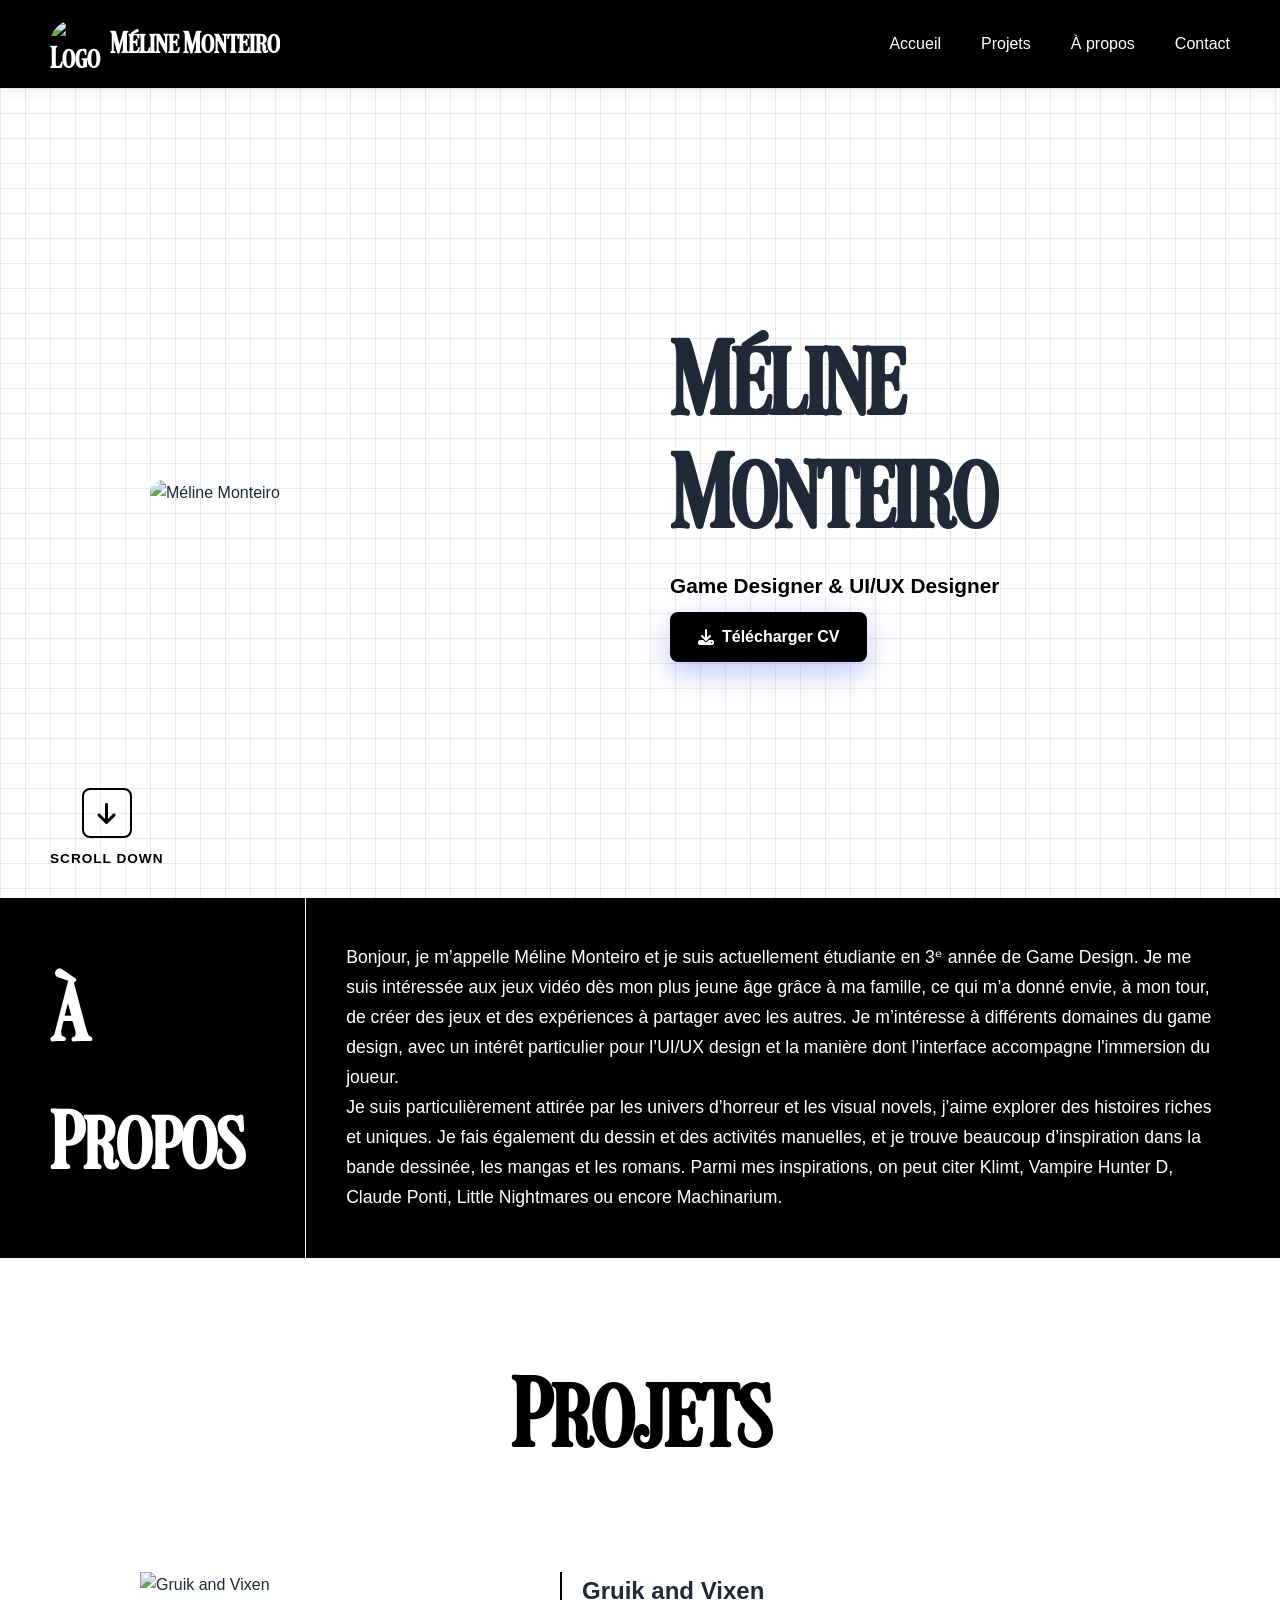
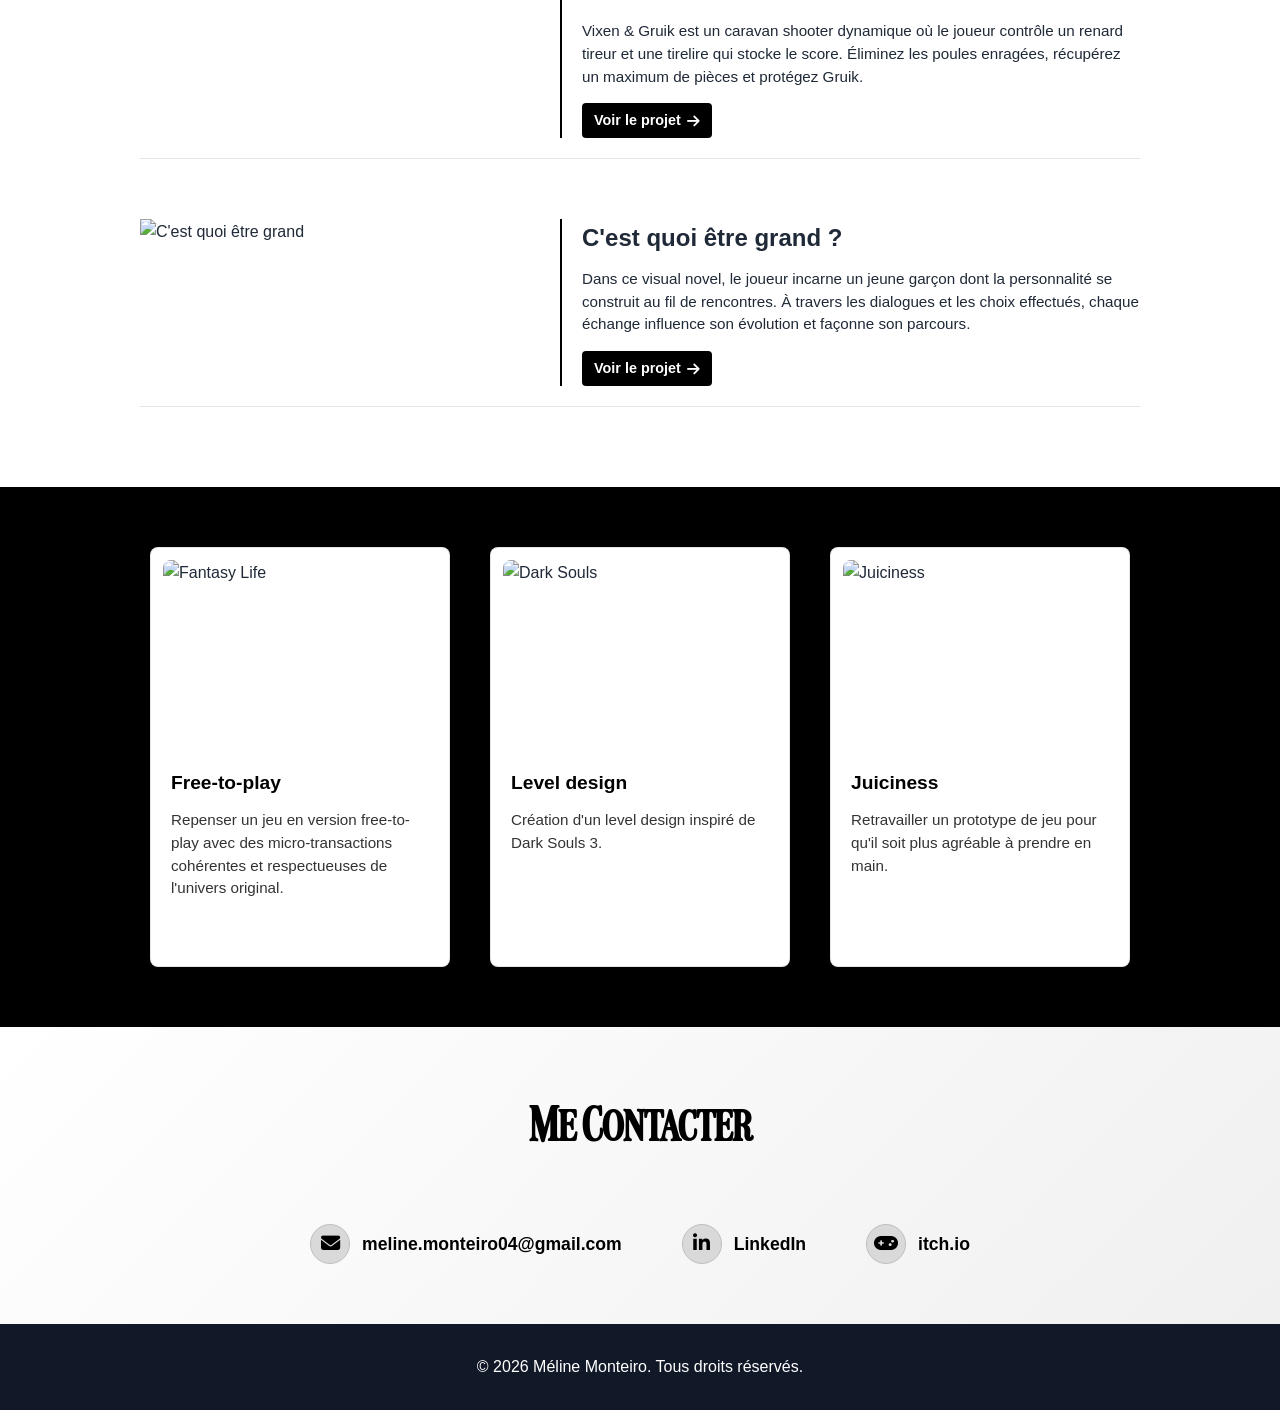
==== index.html @ 40ffdecb "Update index.html" ====
<!DOCTYPE html>
<html lang="fr">
<head>
    <link rel="stylesheet" href="https://cdnjs.cloudflare.com/ajax/libs/font-awesome/6.5.0/css/all.min.css">
    <meta charset="UTF-8">
    <meta name="viewport" content="width=device-width, initial-scale=1.0">
    <title>Portfolio Méline Monteiro</title>
    <link rel="stylesheet" href="css/style.css">
    <link rel="stylesheet" href="https://cdnjs.cloudflare.com/ajax/libs/font-awesome/6.4.0/css/all.min.css">
</head>
<body>

<!-- SCROLL DOWN INDICATOR -->
<div class="scroll-indicator">
    <div class="scroll-box">
        <i class="fas fa-arrow-down scroll-arrow"></i>
    </div>
    <span class="scroll-text">SCROLL DOWN</span>
</div>

<!-- HEADER -->
<header>
    <div class="logo">
        <img src="https://raw.githubusercontent.com/MelineMonteiro/Portfolio/main/Images/Soleil.png" alt="Logo" class="logo-image">
        <span>Méline Monteiro</span>
    </div>
    <nav class="nav-menu">
        <a href="#home">Accueil</a>
        <a href="#projects">Projets</a>
        <a href="#about">À propos</a>
        <a href="#contact">Contact</a>
    </nav>
    <button class="menu-toggle" id="menuToggle">
        <span></span>
        <span></span>
        <span></span>
    </button>
</header>

<!-- HERO -->
<section id="home" class="hero">
    <div class="hero-decorations">
        <div class="decoration decoration-1"></div>
        <div class="decoration decoration-2"></div>
        <div class="decoration decoration-3"></div>
    </div>
    
    <div class="hero-content">
        <div class="profile-image">
            <div class="profile-glow"></div>
            <img src="https://raw.githubusercontent.com/MelineMonteiro/Portfolio/main/Images/Méline.png" alt="Méline Monteiro">
        </div>

        <div class="hero-text">
            <h1 class="rainbow-name">
                <span>M</span><span>é</span><span>l</span><span>i</span><span>n</span><span>e</span>
                <br>
                <span>M</span><span>o</span><span>n</span><span>t</span><span>e</span><span>i</span><span>r</span><span>o</span>
            </h1>
            <p class="subtitle">Game Designer & UI/UX Designer</p>
            
            <div class="hero-buttons">

                <a href="Dossier/cv-monteiro_meline.pdf" class="btn btn-primary">
            <i class="fas fa-download"></i>
    
        Télécharger CV
    </a>
</div>
        </div>
    </div>
</section>

<!-- À PROPOS -->
<section id="about" class="about">
    <div class="container">
        <h2 class="about-section-title">À Propos</h2>

        <div class="about-content">
            <div class="about-decorations">
                <div class="about-shape about-shape-1"></div>
                <div class="about-shape about-shape-2"></div>
            </div>
            <div class="about-text">
                <p>Bonjour, je m’appelle Méline Monteiro et je suis actuellement étudiante en 3ᵉ année de Game Design. Je me suis intéressée aux jeux vidéo dès mon plus jeune âge grâce à ma famille, ce qui m’a donné envie, à mon tour, de créer des jeux et des expériences à partager avec les autres.
Je m’intéresse à différents domaines du game design, avec un intérêt particulier pour l’UI/UX design et la manière dont l’interface accompagne l'immersion du joueur.
</p>

                <p>
Je suis particulièrement attirée par les univers d’horreur et les visual novels, j’aime explorer des histoires riches et uniques. Je fais également du dessin et des activités manuelles, et je trouve beaucoup d’inspiration dans la bande dessinée, les mangas et les romans.

Parmi mes inspirations, on peut citer Klimt, Vampire Hunter D, Claude Ponti, Little Nightmares ou encore Machinarium.
</p>
            </div>
        </div>
    </div>
</section>

<!-- PROJETS -->
<section id="projects" class="projects-featured">
    <div class="section-decoration">
        <div class="shape shape-circle"></div>
    </div>
    
    <div class="container">
        <h2 class="projects-section-title">Projets</h2>
        
        <div class="featured-projects">
            <div class="project-card featured clean-layout">
                <div class="project-image-wrapper">
                    <img src="https://raw.githubusercontent.com/MelineMonteiro/Portfolio/main/Images/Gruik%20and%20Vixen.png" alt="Gruik and Vixen">
                </div>
                <div class="project-divider"></div>
                <div class="project-info">
                    <h3>Gruik and Vixen</h3>
                    <p>Vixen & Gruik est un caravan shooter dynamique où le joueur contrôle un renard tireur et une tirelire qui stocke le score. Éliminez les poules enragées, récupérez un maximum de pièces et protégez Gruik.</p>
                    <a href="projects/gruik-vixen.html" class="project-btn">
                        Voir le projet <i class="fas fa-arrow-right"></i>
                    </a>
                </div>
            </div>

            <div class="project-card featured clean-layout">
                <div class="project-image-wrapper">
                    <img src="https://raw.githubusercontent.com/MelineMonteiro/Portfolio/main/Images/C%27est%20quoi%20etre%20grand.png" alt="C'est quoi être grand">
                </div>
                <div class="project-divider"></div>
                <div class="project-info">
                    <h3>C'est quoi être grand ?</h3>
                    <p>Dans ce visual novel, le joueur incarne un jeune garçon dont la personnalité se construit au fil de rencontres. À travers les dialogues et les choix effectués, chaque échange influence son évolution et façonne son parcours.</p>
                    <a href="projects/c'est quoi etre grand.html" class="project-btn">
                        Voir le projet <i class="fas fa-arrow-right"></i>
                    </a>
                </div>
            </div>
        </div>
    </div>
</section>

<!-- PROJETS ANNEXE -->
<section class="projects-grid">
    <div class="container">
        <div class="grid-container">
            <div class="grid-card">
                <div class="card-image">
                    <img src="https://raw.githubusercontent.com/MelineMonteiro/Portfolio/main/Images/FANTASY%20lIFE.jpg" alt="Fantasy Life">
                    <div class="card-overlay">
                        <a href="projects/fantasy-life.html" class="card-link">Voir plus</a>
                    </div>
                </div>
                <div class="card-content">
                    <h3>Free-to-play</h3>
                    <p>Repenser un jeu en version free-to-play avec des micro-transactions cohérentes et respectueuses de l'univers original.</p>
                </div>
            </div>

            <div class="grid-card">
                <div class="card-image">
                    <img src="https://raw.githubusercontent.com/MelineMonteiro/Portfolio/main/Images/Dark%20Souls.png" alt="Dark Souls">
                    <div class="card-overlay">
                        <a href="projects/dark-souls.html" class="card-link">Voir plus</a>
                    </div>
                </div>
                <div class="card-content">
                    <h3>Level design</h3>
                    <p>Création d'un level design inspiré de Dark Souls 3.</p>
                </div>
            </div>

            <div class="grid-card">
                <div class="card-image">
                    <img src="https://raw.githubusercontent.com/MelineMonteiro/Portfolio/main/Images/Juiciness.png" alt="Juiciness">
                    <div class="card-overlay">
                        <a href="projects/juiciness.html" class="card-link">Voir plus</a>
                    </div>
                </div>
                <div class="card-content">
                    <h3>Juiciness</h3>
                    <p>Retravailler un prototype de jeu pour qu'il soit plus agréable à prendre en main.</p>
                </div>
            </div>
        </div>
    </div>
</section>



<!-- CONTACT -->
<section id="contact" class="contact">
    <div class="container">
        <h2 class="contact-section-title">Me Contacter</h2>
        
        <div class="contact-content">
            <a href="mailto:meline.monteiro04@gmail.com" class="contact-link">
                <div class="contact-icon">
                    <i class="fas fa-envelope"></i>
                </div>
                <span>meline.monteiro04@gmail.com</span>
            </a>
            <a href="https://www.linkedin.com/in/méline-monteiro" target="_blank" class="contact-link">
                <div class="contact-icon">
                    <i class="fab fa-linkedin-in"></i>
                </div>
                <span>LinkedIn</span>
            </a>
            <a href="https://n0ovaa.itch.io/" target="_blank" class="contact-link">
                <div class="contact-icon">
                    <i class="fas fa-gamepad"></i>
                </div>
                <span>itch.io</span>
            </a>
        </div>
    </div>
</section>

<footer>
    <p>&copy; 2026 Méline Monteiro. Tous droits réservés.</p>
</footer>

<script src="script.js"></script>
</body>
</html>
---- css/style.css ----
* {
    margin: 0;
    padding: 0;
    box-sizing: border-box;
}

:root {
    --primary: #6366f1;
    --primary-dark: #4f46e5;
    --secondary: #ec4899;
    --accent: #a78bfa;
    --text-dark: #1f2937;
    --text-light: #6b7280;
    --bg-light: #f9fafb;
    --border-color: #e5e7eb;
    --transition: all 0.3s cubic-bezier(0.4, 0, 0.2, 1);
}

html {
    scroll-behavior: smooth;
}

/* Police personnalisée 1 */
@font-face {
    font-family: 'LTCarpet';
    src: url('../font/LTCarpet.ttf') format('truetype');
    font-weight: normal;
    font-style: normal;
}

/* Police personnalisée 2 */
@font-face {
    font-family: 'Rocline';
    src: url('../font/RoclinePersonalUseOnly-Regular.ttf') format('truetype');
    font-weight: normal;
    font-style: normal;
}

body {
    font-family: 'Segoe UI', Tahoma, Geneva, Verdana, sans-serif;
    background: white;
    color: var(--text-dark);
    line-height: 1.6;
    overflow-x: hidden;
}

.container {
    max-width: 1200px;
    margin: 0 auto;
    padding: 0 20px;
}


.project-video {
    width: 100%;
    max-width: 800px;
    border-radius: 12px;
}

.video-container {
    display: flex;
    justify-content: center;
    margin: 40px 0;
}

/* ===================== */
/* IMAGE MODAL ZOOM */
/* ===================== */

.image-modal {
    display: none;
    position: fixed;
    z-index: 2000;
    left: 0;
    top: 0;
    width: 100%;
    height: 100%;
    background: rgba(0, 0, 0, 0.8);
    backdrop-filter: blur(5px);
    animation: fadeIn 0.3s ease;
}

.image-modal.active {
    display: flex;
    align-items: center;
    justify-content: center;
}

.modal-content {
    position: relative;
    max-width: 90vw;
    max-height: 90vh;
}

.modal-content img {
    max-width: 100%;
    max-height: 90vh;
    object-fit: contain;
    animation: zoomIn 0.3s ease;
}

.modal-close {
    position: absolute;
    top: -40px;
    right: 0;
    color: white;
    font-size: 40px;
    font-weight: bold;
    cursor: pointer;
    transition: all 0.3s;
}

.modal-close:hover {
    transform: rotate(90deg);
}

@keyframes fadeIn {
    from {
        opacity: 0;
    }
    to {
        opacity: 1;
    }
}

@keyframes zoomIn {
    from {
        transform: scale(0.8);
        opacity: 0;
    }
    to {
        transform: scale(1);
        opacity: 1;
    }
}

/* ===================== */
/* SCROLL ANIMATIONS */
/* ===================== */

.scroll-animation {
    opacity: 0;
}

.about-text.scroll-animation {
    transform: translateX(-50px);
    opacity: 0;
}

.about-text.scroll-animation.animate-in {
    animation: slideFromLeft 0.8s ease-out forwards;
}

.project-card.featured.clean-layout.scroll-animation {
    transform: translateX(50px);
    opacity: 0;
}

.project-card.featured.clean-layout.scroll-animation.animate-in {
    animation: slideFromRight 0.8s ease-out forwards;
}

.grid-card.scroll-animation {
    transform: translateY(50px);
    opacity: 0;
}

.grid-card.scroll-animation.animate-in {
    animation: slideFromBottom 0.8s ease-out forwards;
}

.hp-container-feature.scroll-animation {
    transform: translateY(30px);
    opacity: 0;
}

.hp-container-feature.scroll-animation.animate-in {
    animation: slideFromBottom 0.8s ease-out forwards;
}

@keyframes slideFromLeft {
    from {
        opacity: 0;
        transform: translateX(-50px);
    }
    to {
        opacity: 1;
        transform: translateX(0);
    }
}

@keyframes slideFromRight {
    from {
        opacity: 0;
        transform: translateX(50px);
    }
    to {
        opacity: 1;
        transform: translateX(0);
    }
}

@keyframes slideFromBottom {
    from {
        opacity: 0;
        transform: translateY(50px);
    }
    to {
        opacity: 1;
        transform: translateY(0);
    }
}

/* ===================== */
/* SCROLL DOWN INDICATOR */
/* ===================== */

.scroll-indicator {
    position: fixed;
    bottom: 30px;
    left: 50px;
    z-index: 100;
    display: flex;
    flex-direction: column;
    align-items: center;
    gap: 10px;
    transition: opacity 0.3s ease;
}

.scroll-box {
    width: 50px;
    height: 50px;
    border: 2px solid black;
    border-radius: 8px;
    display: flex;
    align-items: center;
    justify-content: center;
    background: transparent;
}

.scroll-arrow {
    font-size: 1.5rem;
    color: black;
    animation: scrollBounce 2s infinite;
}

.scroll-text {
    font-size: 0.85rem;
    color: black;
    font-weight: 600;
    letter-spacing: 1px;
    white-space: nowrap;
}

@keyframes scrollBounce {
    0%, 100% {
        transform: translateY(0);
    }
    50% {
        transform: translateY(10px);
    }
}

/* ===================== */
/* HEADER */
/* ===================== */

header {
    display: flex;
    justify-content: space-between;
    align-items: center;
    padding: 20px 50px;
    background: black;
    box-shadow: 0 2px 20px rgba(0, 0, 0, 0.08);
    position: sticky;
    top: 0;
    z-index: 1000;
    backdrop-filter: blur(10px);
}

.logo {
    font-weight: 700;
    font-size: 1.8rem;
    background: white;
    -webkit-background-clip: text;
    -webkit-text-fill-color: transparent;
    background-clip: text;
    cursor: pointer;
    transition: var(--transition);
    display: flex;
    align-items: center;
    gap: 12px;
     font-family: 'LTCarpet', sans-serif;
}

.logo:hover {
    transform: none;
    
}

.logo-image {
    width: 3rem;
    height: 3rem;
    border-radius: 50%;
    object-fit: cover;
    flex-shrink: 0;
}

.nav-menu {
    display: flex;
    gap: 40px;
}

.nav-menu a {
    text-decoration: none;
    color: white;
    font-weight: 500;
    position: relative;
    transition: var(--transition);
}

.nav-menu a::after {
    content: '';
    position: absolute;
    bottom: -5px;
    left: 0;
    width: 0;
    height: 2px;
    background: white;
    transition: var(--transition);
}

.nav-menu a:hover::after {
    width: 100%;
}

.menu-toggle {
    display: none;
    flex-direction: column;
    background: none;
    border: none;
    cursor: pointer;
    gap: 5px;
    z-index: 1001;
}

.menu-toggle span {
    width: 25px;
    height: 3px;
    background: white;
    border-radius: 2px;
    transition: var(--transition);
}

.menu-toggle.active span:nth-child(1) {
    transform: rotate(45deg) translate(8px, 8px);
}

.menu-toggle.active span:nth-child(2) {
    opacity: 0;
}

.menu-toggle.active span:nth-child(3) {
    transform: rotate(-45deg) translate(7px, -7px);
}

/* ===================== */
/* HERO */
/* ===================== */

.hero {
    min-height: 90vh;
    display: flex;
    align-items: center;
    justify-content: center;
    padding: 40px 20px;
    background-image:
        linear-gradient(to right, rgba(0, 0, 0, 0.08) 1px, transparent 1px),
        linear-gradient(to bottom, rgba(0, 0, 0, 0.08) 1px, transparent 1px);
    background-size: 25px 25px;
    position: relative;
    overflow: hidden;
    animation: heroFadeOut forwards;
}

@keyframes heroFadeOut {
    0% {
        opacity: 1;
        transform: translateY(0);
    }
    100% {
        opacity: 1;
        transform: translateY(0);
    }
}

.hero.hide {
    animation: heroFadeOutScroll forwards;
}

@keyframes heroFadeOutScroll {
    0% {
        opacity: 1;
        transform: translateY(0);
    }
    100% {
        opacity: 0;
        transform: translateY(-100%);
        pointer-events: none;
    }
}

.hero-decorations {
    display: none;
}

.decoration {
    display: none;
}

.profile-image {
    display: flex;
    justify-content: center;
    position: relative;
}

.profile-glow {
    display: none;
}

.profile-image img {
    width: 100%;
    max-width: 350px;
    border-radius: 20px;
    object-fit: cover;
    transition: var(--transition);
    position: relative;
    z-index: 2;
    cursor: zoom-in;
}

.profile-image img:hover {
    transform: translateY(-10px) scale(1.02);
}

.hero-content {
    display: grid;
    grid-template-columns: 1fr 1fr;
    gap: 60px;
    align-items: center;
    max-width: 1200px;
    width: 100%;
    position: relative;
    z-index: 1;
}

.hero-text h1 {
    font-size: clamp(3.5rem, 8vw, 6.5rem);
    font-weight: 800;
    line-height: 1.1;
    margin-bottom: 20px;
    letter-spacing: -1px;

 
    white-space: normal; /* permet aux mots de passer à la ligne */
   overflow-wrap: break-word; /* coupe les mots trop longs si nécessaire */
    word-wrap: break-word; /* support legacy */
    hyphens: none; /* empêche les traits d’union automatiques */
}

.subtitle {
    font-size: 1.3rem;
    font-weight: 600;
    color: black;
    margin-bottom: 10px;
}

.description {
    font-size: 1.1rem;
    color: var(--text-light);
    margin-bottom: 30px;
    line-height: 1.8;
}

.hero-buttons {
    display: flex;
    gap: 20px;
    flex-wrap: wrap;
}

/* ===================== */
/* RAINBOW NAME EFFECT */
/* ===================== */

.rainbow-name {
  


    display: block;
font-size: clamp(2.5rem, 8vw, 4.5rem);
font-weight: 800;
letter-spacing: 2px;
line-height: 1.1;
font-family: 'LTCarpet', sans-serif;
word-break: keep-all;
overflow-wrap: normal; /* empêche la césure forcée */
hyphens: none; 

}

.rainbow-name span {
    color: var(--text-dark);
    transition: color 0.3s ease, transform 0.3s ease;
    display: inline-block;
    cursor: pointer;
}

.rainbow-name span.space {
    width: 0.3em;
    display: inline-block;
}

.rainbow-name span:not(.space):hover {
    animation: wave-up 0.5s ease;
}

/* Couleurs rainbow au survol - 21 couleurs pour couvrir les longs textes */
.rainbow-name span:nth-child(1):hover { color: #f29e4c; }
.rainbow-name span:nth-child(2):hover { color: #f1c453; }
.rainbow-name span:nth-child(3):hover { color: #efea5a; }
.rainbow-name span:nth-child(4):hover { color: #b9e769; }
.rainbow-name span:nth-child(5):hover { color: #83e377; }
.rainbow-name span:nth-child(6):hover { color: #16db93; }
.rainbow-name span:nth-child(7):hover { color: #0db39e; }
.rainbow-name span:nth-child(8):hover { color: #048ba8; }
.rainbow-name span:nth-child(9):hover { color: #2c699a; }
.rainbow-name span:nth-child(10):hover { color: #54478c; }
.rainbow-name span:nth-child(11):hover { color: #f29e4c; }
.rainbow-name span:nth-child(12):hover { color: #f1c453; }
.rainbow-name span:nth-child(13):hover { color: #efea5a; }
.rainbow-name span:nth-child(14):hover { color: #b9e769; }
.rainbow-name span:nth-child(15):hover { color: #83e377; }
.rainbow-name span:nth-child(16):hover { color: #16db93; }
.rainbow-name span:nth-child(17):hover { color: #0db39e; }
.rainbow-name span:nth-child(18):hover { color: #048ba8; }
.rainbow-name span:nth-child(19):hover { color: #2c699a; }
.rainbow-name span:nth-child(20):hover { color: #54478c; }
.rainbow-name span:nth-child(21):hover { color: #f29e4c; }

@keyframes wave-up {
    0% {
        transform: translateY(0);
    }
    50% {
        transform: translateY(-15px);
    }
    100% {
        transform: translateY(0);
    }
}



/* ===================== */
/* BOUTONS */
/* ===================== */

.btn {
    padding: 12px 28px;
    border: none;
    border-radius: 8px;
    font-weight: 600;
    font-size: 1rem;
    cursor: pointer;
    transition: var(--transition);
    text-decoration: none;
    display: inline-flex;
    align-items: center;
    gap: 8px;
    position: relative;
    overflow: hidden;
}

.btn::before {
    content: '';
    position: absolute;
    top: 0;
    left: -100%;
    width: 100%;
    height: 100%;
    background: rgba(255, 255, 255, 0.2);
    transition: left 0.3s ease;
    z-index: 0;
}

.btn:hover::before {
    left: 100%;
}

.btn > * {
    position: relative;
    z-index: 1;
}

.btn-primary {
    background: black;
    color: white;
    box-shadow: 0 10px 30px rgba(99, 102, 241, 0.4);
}

.btn-primary:hover {
    transform: translateY(-3px);
    box-shadow: 0 15px 40px rgba(99, 102, 241, 0.5);
}

.btn-secondary {
    background: transparent;
    color: var(--primary);
    border: 2px solid var(--primary);
    box-shadow: 0 10px 30px rgba(99, 102, 241, 0.1);
}

.btn-secondary:hover {
    background: var(--primary);
    color: white;
    transform: translateY(-3px);
    box-shadow: 0 15px 40px rgba(99, 102, 241, 0.3);
}

/* ===================== */
/* SECTIONS */
/* ===================== */

section {
    padding: 80px 20px;
    position: relative;
}

.section-title {
    font-size: clamp(2rem, 5vw, 3rem);
    font-weight: 800;
    text-align: center;
    margin-bottom: 60px;
    background: linear-gradient(135deg, var(--text-dark) 0%, var(--primary) 100%);
    -webkit-background-clip: text;
    -webkit-text-fill-color: transparent;
    background-clip: text;
}

.section-decoration {
    display: none;
}

.shape {
    display: none;
}

/* ===================== */
/* SECTION À PROPOS */
/* ===================== */

.about {
    background: black;
    padding: 0;
    display: flex;
    min-height: auto;
    align-items: center;
    overflow: hidden;
}

.about .container {
    max-width: 100%;
    width: 100%;
    text-align: left;
    display: grid;
    grid-template-columns: 0.6fr 2fr;
    gap: 0;
    min-height: 40vh;
}

.about-section-title {
    color: white;
    font-size: 5rem;
    font-weight: 700;
    margin: 0;
    padding: 40px 30px;
    background: black;
    writing-mode: horizontal-tb;
    display: flex;
    align-items: center;
    border-right: 1px solid white;
    font-family: 'LTCarpet', sans-serif;
}

.about-content {
    display: flex;
    align-items: center;
    padding: 40px 40px;
}

.about-decorations {
    display: none;
}

.about-text {
    max-width: 100%;
    width: 100%;
}

.about-text p {
    color: white;
    font-size: 1.1rem;
    line-height: 1.7;
}

/* ===================== */
/* PROJETS */
/* ===================== */

.projects-featured {
    background: white;
}

.projects-section-title {
    font-size: clamp(6rem, 5vw, 3rem);
    font-weight: 800;
    text-align: center;
    margin-bottom: 60px;
    background: black;
    -webkit-background-clip: text;
    -webkit-text-fill-color: transparent;
    background-clip: text;
    white-space: nowrap;
    font-family: 'LTCarpet', sans-serif;
}

.featured-projects {
    display: flex;
    flex-direction: column;
    gap: 40px;
    max-width: 1000px;
    margin: 0 auto;
}

.project-card.featured.clean-layout {
    display: flex;
    align-items: stretch;
    gap: 20px;
    padding: 20px 0;
    border-bottom: 1px solid rgba(0, 0, 0, 0.1);
}

.project-image-wrapper {
    flex: 0 0 40%;
    position: relative;
    overflow: visible;
}

.project-image-wrapper img {
    width: 100%;
    height: 100%;
    display: block;
    object-fit: cover;
    transition: none;
    cursor: default;
    pointer-events: none;
}

.project-image-wrapper img:hover {
    transform: none !important;
    box-shadow: none !important;
}

.project-divider {
    width: 2px;
    background-color: black;
    flex-shrink: 0;
}

.project-info {
    flex: 1;
    display: flex;
    flex-direction: column;
    justify-content: center;
}

.project-info h3 {
    font-size: 1.5rem;
    margin-bottom: 10px;
    color: var(--text-dark);
    white-space: nowrap;
}

.project-info p {
    font-size: 0.95rem;
    margin-bottom: 15px;
    line-height: 1.5;
    color: var(--text-dark);
}

.project-btn {
    display: inline-flex;
    width: auto !important;
    max-width: fit-content;
    align-items: center;
    gap: 6px;
    text-decoration: none;
    font-weight: 600;
    padding: 6px 12px;
    border-radius: 4px;
    background: black;
    color: white;
    font-size: 0.9rem;
    transition: all 0.3s;
}

.project-btn:hover {
    background: #333;
    gap: 8px;
}

/* ===================== */
/* HERO PROJET */
/* ===================== */

.hp-hero {
    padding: 120px 20px;
    background-color: white;
    background-image:
        linear-gradient(to right, rgba(0,0,0,0.08) 1px, transparent 1px),
        linear-gradient(to bottom, rgba(0,0,0,0.08) 1px, transparent 1px);
    background-size: 25px 25px;
    display: flex;
    justify-content: center;
}

.hp-container {
     max-width: 900px;
    margin: 0 auto;
    display: flex;
    align-items: center;
    justify-content: center;
    gap: 60px;
    flex-direction: row;
}

.hp-image {
    flex: none;
    max-width: 250px; 
    max-height: 300px;
    display: flex;
    align-items: center;
    position: relative;
    overflow: visible;
}

.hp-image img {
    width: 100%;
    height: auto;
    object-fit: contain;
    display: block;
    cursor: default;
    pointer-events: none;
}

.hp-image img:hover {
    transform: none !important;
    box-shadow: none !important;
}

.hp-info {
    flex: none;
    max-width: 500px;
    display: flex;
    flex-direction: column;
    justify-content: center;
}

.hp-info h1 {
    font-size: clamp(2.5rem, 8vw, 4.5rem);
    font-weight: 800;
    line-height: 1.2;
    color: black;
    margin-bottom: 20px;
    word-spacing: normal;
    white-space: normal;
}

.hp-info h2 {
    font-size: 1.3rem;
    font-weight: 600;
    color: var(--text-light);
    margin-bottom: 30px;
}

/* ===================== */
/* CONTEXTE + SYNOPSIS */
/* ===================== */

.hp-description {
    background-color: black;
    color: white;
    text-align: center;
    padding: 80px 20px;
}

.hp-description h2 {
    font-size: 2rem;
    margin-bottom: 20px;
}

.hp-description p {
    max-width: 800px;
    margin: 0 auto 40px auto;
    line-height: 1.7;
}

.context-image {
    max-width: 300px !important;
    height: auto !important;
    margin: 30px auto !important;
    display: block !important;
    cursor: default !important;
    pointer-events: none !important;
}

.context-image:hover {
    transform: none !important;
    box-shadow: none !important;
}

/* ===================== */
/* RÉALISATION */
/* ===================== */

.hp-realisation {
    background: white;
    text-align: center;
    padding: 30px 20px;
}

.hp-realisation h2 {
    font-size: 2rem;
    color: black;
    margin-bottom: 20px;
}

.hp-realisation-text {
    max-width: 900px;
    margin: 0 auto;
    text-align: left;
    line-height: 1.8;
}

.hp-realisation-extra {
    max-width: 900px;
    margin: 0 auto;
    text-align: left;
    line-height: 1.8;
    color: var(--text-dark);
    padding: 15px;
   
 

}

/* ===================== */
/* UI/UX & LEVEL DESIGN */
/* ===================== */

.hp-feature {
    padding: 80px 20px;
    background: white;
}

.hp-container-feature {
    display: flex;
    align-items: center;
    justify-content: center;
    gap: 40px;
    max-width: 1000px;
    margin: 0 auto;
}

.hp-feature-reverse .hp-container-feature {
    flex-direction: row-reverse;
}

.hp-feature-image {
    flex: 0 0 40%;
    position: relative;
    overflow: visible;
    border-radius: 8px;
    display: flex;
    align-items: center;
    justify-content: center;
}

.hp-feature-image img {
    width: 100%;
    height: auto;
    object-fit: contain;
    display: block;
    transition: transform 0.3s, box-shadow 0.3s;
    cursor: zoom-in;
}

.hp-feature-image img:hover {
    transform: scale(1.15);
    box-shadow: 0 15px 50px rgba(0, 0, 0, 0.2);
}

.hp-extra-images {
    display: flex;
    justify-content: center;
    align-items: center;
    gap: 20px; /* espace entre les images */
    margin-top: 20px;
    flex-wrap: wrap; /* pour mobile */
}

.hp-extra-images img {
    max-width: 500px; /* ajuste selon ton design */
    width: 100%;
    height: auto;
    border-radius: 0px; /* optionnel */
}

/* ===================== */
/* CAROUSEL */
/* ===================== */

.carousel-container {
    position: relative;
    width: 100%;
    display: flex;
    align-items: center;
    justify-content: center;
    flex: 0 0 40%;
    max-height: 600px;
}

.carousel-arrow {
    position: absolute;
    top: 50%;
    transform: translateY(-50%);
    background: rgba(0, 0, 0, 0.5);
    color: white;
    border: none;
    padding: 10px 15px;
    cursor: pointer;
    font-size: 1.2rem;
    border-radius: 4px;
    transition: all 0.3s;
    z-index: 10;
}

.carousel-arrow:hover {
    background: rgba(0, 0, 0, 0.8);
}

.carousel-arrow:active {
    transform: translateY(-50%) scale(0.95);
}

.carousel-arrow.prev {
    left: 10px;
}

.carousel-arrow.next {
    right: 10px;
}

#carousel-ld {
    position: relative;
    width: 100%;
    height: 100%;
    display: flex;
    align-items: center;
    justify-content: center;
}

.carousel-image {
    width: 100%;
    height: 100%;
    object-fit: contain;
    display: none !important;
    transition: opacity 0.5s ease;
    cursor: zoom-in;
}

.carousel-image.active {
    display: block !important;
    opacity: 1;
}

.carousel-image:hover {
    transform: scale(1.15);
    box-shadow: 0 15px 50px rgba(0, 0, 0, 0.2);
}

.hp-feature-divider {
    width: 2px;
    background: black;
    flex-shrink: 0;
    height: 250px;
}

.hp-feature-text {
    flex: 0 0 40%;
    display: flex;
    flex-direction: column;
    justify-content: center;
    align-items: flex-start;
}

.hp-feature-text h3 {
    font-size: 1.8rem;
    margin-bottom: 15px;
    margin-top: 0;
}

.hp-feature-text p {
    line-height: 1.6;
    margin: 0;
}

/* ===================== */
/* BOUTON TÉLÉCHARGER */
/* ===================== */

.hp-download {
    background: white;
    text-align: center;
    padding: 60px 20px;
   
}

.hp-download-btn-download {
    display: inline-flex;
    align-items: center;
    gap: 10px;
    background: black;
    color: white;
    padding: 20px 40px;
    font-weight: 650;
    text-decoration: none;
    border-radius: 8px;
    transition: all 0.3s;
    font-size: 1rem;
    border: none;
    cursor: pointer;
}

.hp-download-btn-download:hover {
    background: #333;
    color: white;
    gap: 15px;
    
}

.hp-download-btn-download i {
    font-size: 1.1rem;
}

/* ===================== */
/* SÉPARATEUR QUADRILLAGE */
/* ===================== */

.hp-grid-separator {
    height: 120px;
    background-color: black;
    background-image:
        linear-gradient(to right, rgba(255,255,255,0.8) 0.5px, transparent 0.5px),
        linear-gradient(to bottom, rgba(255,255,255,0.8) 0.5px, transparent 0.5px);
    background-size: 25px 25px;
}

/* ===================== */
/* PROJETS ANNEXE */
/* ===================== */

.projects-grid {
    background-color: black;
    background-image:
      linear-gradient(to right, rgba(255,255,255,0.8) 0.3px, transparent 0.5px),
      linear-gradient(to bottom, rgba(255,255,255,0.8) 0.3px, transparent 0.5px);
    background-size: 25px 25px;
    padding: 60px 0;
}

.grid-section-title {
    font-size: clamp(2rem, 5vw, 3rem);
    font-weight: 800;
    text-align: center;
    margin-bottom: 60px;
    color: white;
}

.grid-container {
    display: grid;
    grid-template-columns: repeat(auto-fit, minmax(250px, 300px));
    justify-content: center;
    gap: 40px;
    max-width: 1100px;
    margin: 0 auto;
    padding: 0 20px;
}

.grid-card {
    background: white;
    border-radius: 8px;
    overflow: hidden;
    border: 1px solid rgba(0, 0, 0, 0.1);
    display: flex;
    flex-direction: column;
    transition: transform 0.3s;
    min-height: 420px;
}

.grid-card:hover {
    transform: translateY(-5px);
}

.card-image {
    position: relative;
    height: 200px;
    width: 100%;
    padding: 12px;
    box-sizing: border-box;
    overflow: visible;
    border-radius: 8px;
}

.card-image img {
    width: 100%;
    height: 100%;
    object-fit: cover;
    display: block;
    cursor: zoom-in;
    transition: transform 0.3s, box-shadow 0.3s;
     border-radius: 8px;
}

.card-image img:hover {
    transform: scale(1.15);
    box-shadow: 0 10px 40px rgba(0, 0, 0, 0.2);
}

.card-overlay {
    position: absolute;
    top: 12px;
    left: 12px;
    right: 12px;
    bottom: 12px;
    background: rgba(0,0,0,0.45);
    display: flex;
    align-items: center;
    justify-content: center;
    opacity: 0;
    transition: opacity 0.3s;
       border-radius: 8px;
}

.grid-card:hover .card-overlay {
    opacity: 1;
}

.card-link {
    color: white;
    text-decoration: none;
    font-weight: 600;
    padding: 6px 14px;
    border: 2px solid white;
    border-radius: 2px;
    transition: all 0.3s;
}

.card-link:hover {
    background: white;
    color: black;
}

.card-content {
    padding: 20px;
    display: flex;
    flex-direction: column;
    flex: 1;
}

.card-content h3 {
    font-size: 1.2rem;
    margin-bottom: 10px;
    text-align: left;
    color: black;
    font-weight: 700;
}

.card-content p {
    color: #333;
    font-size: 0.95rem;
    line-height: 1.5;
    text-align: left;
}

/* ===================== */
/* CONTACT */
/* ===================== */

.contact {
    background: linear-gradient(135deg, #ffffff 0%, #f0f0f0 100%);
    color: black;
    position: relative;
    overflow: hidden;
    padding: 60px 0;
}

.contact-section-title {
    font-size: clamp(2rem, 5vw, 3rem);
    font-weight: 800;
    text-align: center;
    margin-bottom: 60px;
    background: black;
    -webkit-background-clip: text;
    -webkit-text-fill-color: transparent;
    background-clip: text;
    font-family: 'LTCarpet', sans-serif;
}

.contact-content {
    display: flex;
    justify-content: center;
    align-items: center;
    gap: 60px;
    flex-wrap: wrap;
    max-width: 1200px;
    margin: 0 auto;
    padding: 0 20px;
}

.contact-link {
    display: flex;
    flex-direction: row;
    align-items: center;
    gap: 12px;
    color: black;
    text-decoration: none;
    font-weight: 600;
    font-size: 1.1rem;
    transition: transform 0.3s, color 0.3s;
}

.contact-icon {
    width: 40px;
    height: 40px;
    background: #d9d9d9;
    border-radius: 50%;
    display: flex;
    align-items: center;
    justify-content: center;
    font-size: 1.2rem;
    flex-shrink: 0;
    transition: all 0.3s;
    border: 1px solid #bfbfbf;
}

.contact-link:hover .contact-icon {
    background: black;
    color: white;
    transform: translateX(5px);
    box-shadow: 0 5px 15px rgba(0,0,0,0.15);
}

.contact-link:hover {
    transform: translateX(5px);
    color: black;
}

/* ===================== */
/* FOOTER */
/* ===================== */

footer {
    background: #111827;
    color: white;
    text-align: center;
    padding: 30px 20px;
}

/* ===================== */
/* RESPONSIVITÉ */
/* ===================== */

@media (max-width: 1200px) {
    .hero-text h1 {
        white-space: normal;
    }

    .rainbow-name {
        white-space: normal;
    }
}

@media (max-width: 900px) {
    .project-card.featured {
        flex-direction: column;
        height: auto;
    }

    .project-image-wrapper {
        width: 100%;
        height: 250px;
    }

    .project-info {
        width: 100%;
        padding: 25px;
    }

    .project-info h3 {
        white-space: normal;
    }

    .about .container {
        grid-template-columns: 1fr;
        height: auto;
        min-height: auto;
    }

    .about-section-title {
        border-right: none;
        border-bottom: 1px solid white;
        padding: 20px 30px;
    }

    .about-content {
        padding: 20px 30px;
    }

    .contact-content {
        gap: 40px;
    }

    .hp-container-feature {
        flex-direction: column;
        gap: 30px;
    }

    .hp-feature-reverse .hp-container-feature {
        flex-direction: column;
    }

    .hp-feature-image {
        flex: 0 0 100%;
    }

    .hp-feature-text {
        flex: 0 0 100%;
    }

    .hp-feature-divider {
        display: none;
    }

    .carousel-container {
        flex: 0 0 100%;
        max-height: 400px;
    }

    .grid-container {
        grid-template-columns: repeat(auto-fit, minmax(200px, 250px));
        gap: 30px;
    }
}

@media (max-width: 768px) {
    header {
        padding: 15px 20px;
        gap: 20px;
    }

    .logo {
        font-size: 1.4rem;
        gap: 8px;
    }

    .logo-image {
        width: 1.4rem;
        height: 1.4rem;
    }

    .nav-menu {
        display: none;
        position: fixed;
        top: 70px;
        left: 0;
        right: 0;
        flex-direction: column;
        background: black;
        box-shadow: 0 10px 30px rgba(0, 0, 0, 0.1);
        padding: 20px;
        gap: 15px;
        z-index: 999;
        max-height: calc(100vh - 70px);
        overflow-y: auto;
    }

    .nav-menu.active {
        display: flex;
    }

    .menu-toggle {
        display: flex;
    }

    .hero-content {
        grid-template-columns: 1fr;
        gap: 40px;
    }

    .profile-image img {
        max-width: 250px;
    }

    .hero-buttons {
        flex-direction: column;
    }

    .btn {
        width: 100%;
        justify-content: center;
    }

    section {
        padding: 50px 20px;
    }

    .grid-container {
        grid-template-columns: 1fr;
    }

    .contact-content {
        gap: 30px;
        flex-direction: column;
        align-items: center;
    }

    .about-text {
        padding: 0;
    }

    .hero-text h1 {
        white-space: normal;
    }

    .rainbow-name {
        white-space: normal;
    }

    .hp-container {
        flex-direction: column;
        gap: 30px;
    }

    .hp-image {
        flex: 0 0 100%;
        max-height: 300px;
    }

    .hp-info {
        flex: 0 0 100%;
    }

    .carousel-arrow {
        padding: 8px 12px;
        font-size: 1rem;
    }

    .carousel-arrow.prev {
        left: 5px;
    }

    .carousel-arrow.next {
        right: 5px;
    }

    .scroll-indicator {
        bottom: 20px;
        left: 20px;
    }

    .scroll-box {
        width: 40px;
        height: 40px;
    }

    .scroll-text {
        display: none;
    }

    .hp-container {
        flex-direction: column; 
        gap: 30px;
        text-align: center;
    }

    .hp-image {
        max-width: 80%; 
    }
}

@media (max-width: 480px) {
    header {
        padding: 12px 15px;
    }

    .logo {
        font-size: 1.2rem;
        gap: 6px;
    }

    .logo-image {
        width: 1.2rem;
        height: 1.2rem;
    }

    .hero-text h1 {
        font-size: 2rem;
        margin-bottom: 15px;
        white-space: normal;
    }

    .rainbow-name {
        white-space: normal;
    }

    .subtitle {
        font-size: 1rem;
    }

    .description {
        font-size: 0.95rem;
    }

    .section-title {
        font-size: 1.8rem;
        margin-bottom: 40px;
    }

    .project-card.featured {
        height: auto;
    }

    .project-image-wrapper {
        width: 100%;
        height: 200px;
    }

    .project-info {
        padding: 20px;
    }

    .project-info h3 {
        font-size: 1.3rem;
        white-space: normal;
    }

    .project-info p {
        font-size: 0.95rem;
        margin-bottom: 15px;
    }

    .about-text {
        padding: 0;
    }

    .about-text p {
        font-size: 1rem;
    }

    .about-section-title {
        font-size: 1.4rem;
        padding: 15px 15px;
    }

    .contact-icon {
        width: 50px;
        height: 50px;
        font-size: 1.2rem;
    }

    .contact-content {
        gap: 20px;
    }

    .grid-container {
        grid-template-columns: 1fr;
    }

    .hp-download-btn-download {
        width: 100%;
        justify-content: center;
    }

    .modal-close {
        font-size: 30px;
        top: -35px;
    }

    .profile-image img:hover,
    .project-image-wrapper img:hover,
    .hp-image img:hover {
        transform: none !important;
        box-shadow: none !important;
    }

    .scroll-indicator {
        display: none;
    }





}
}
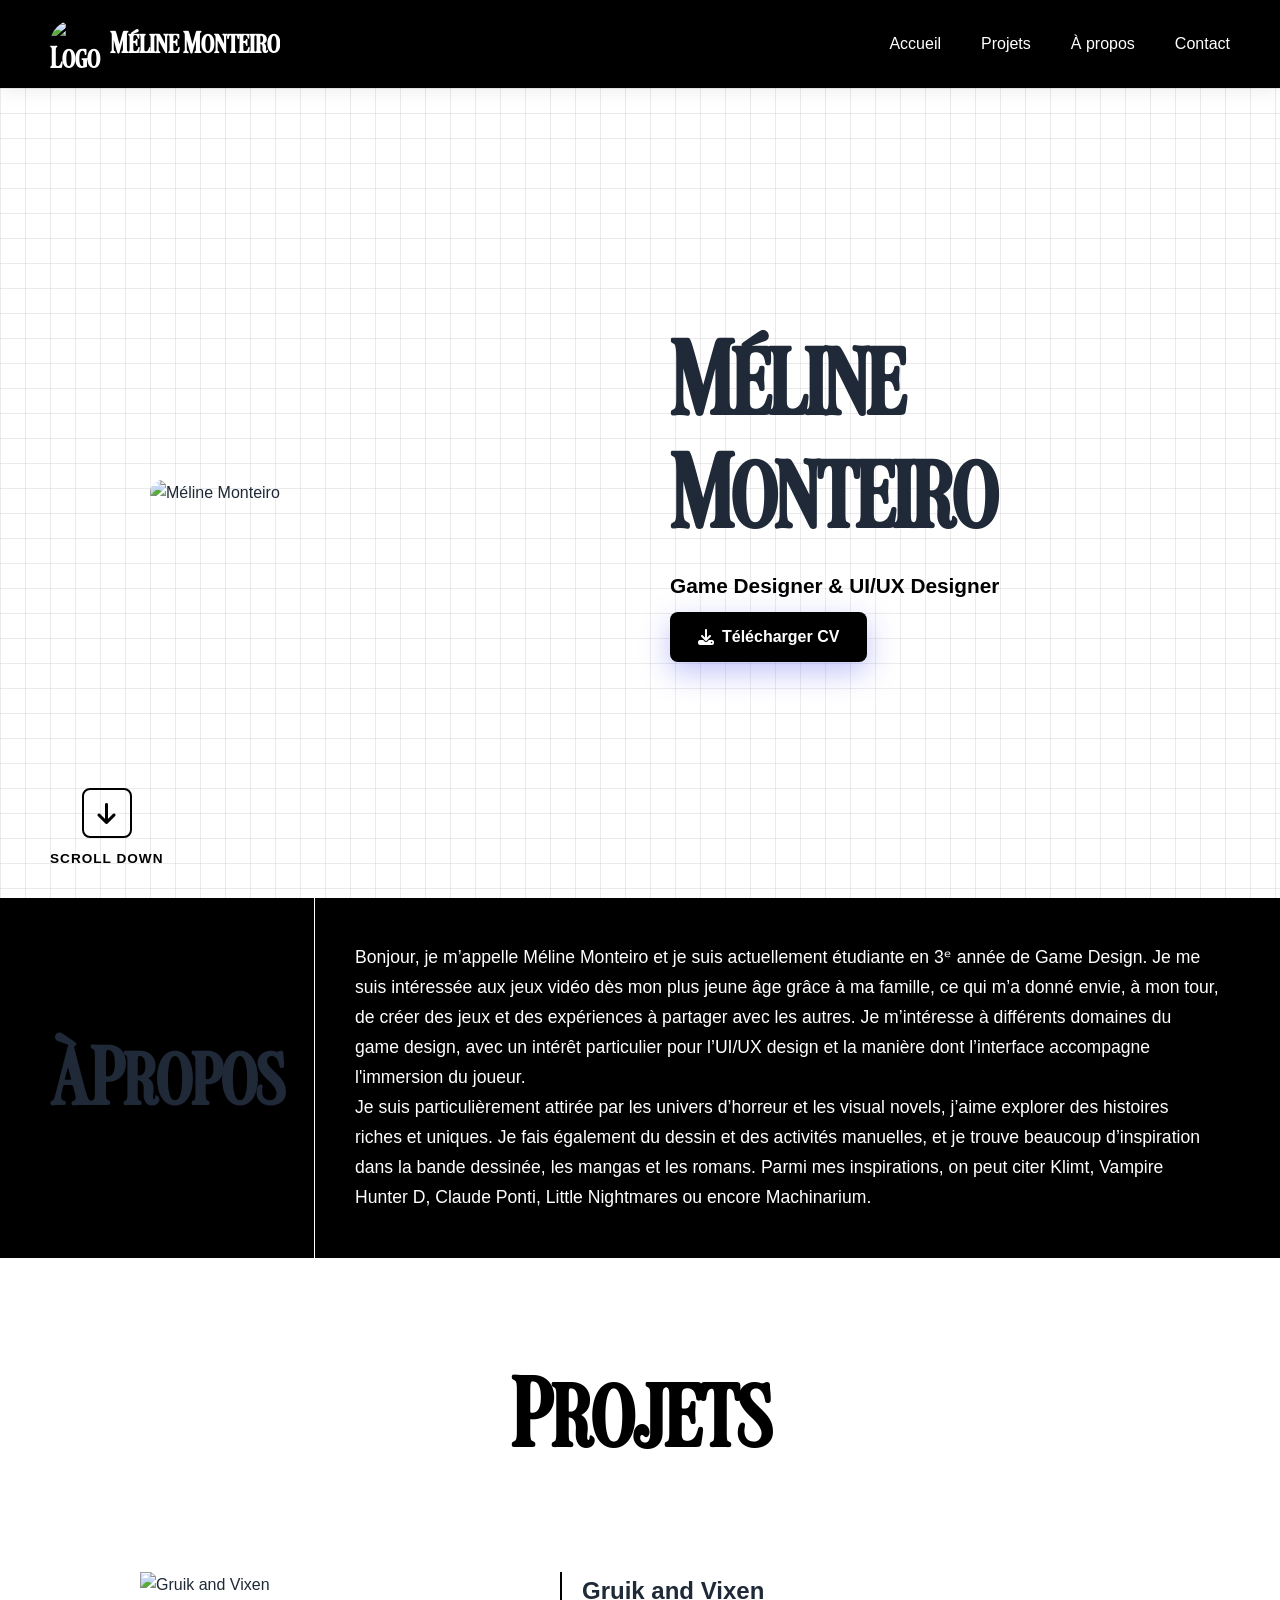
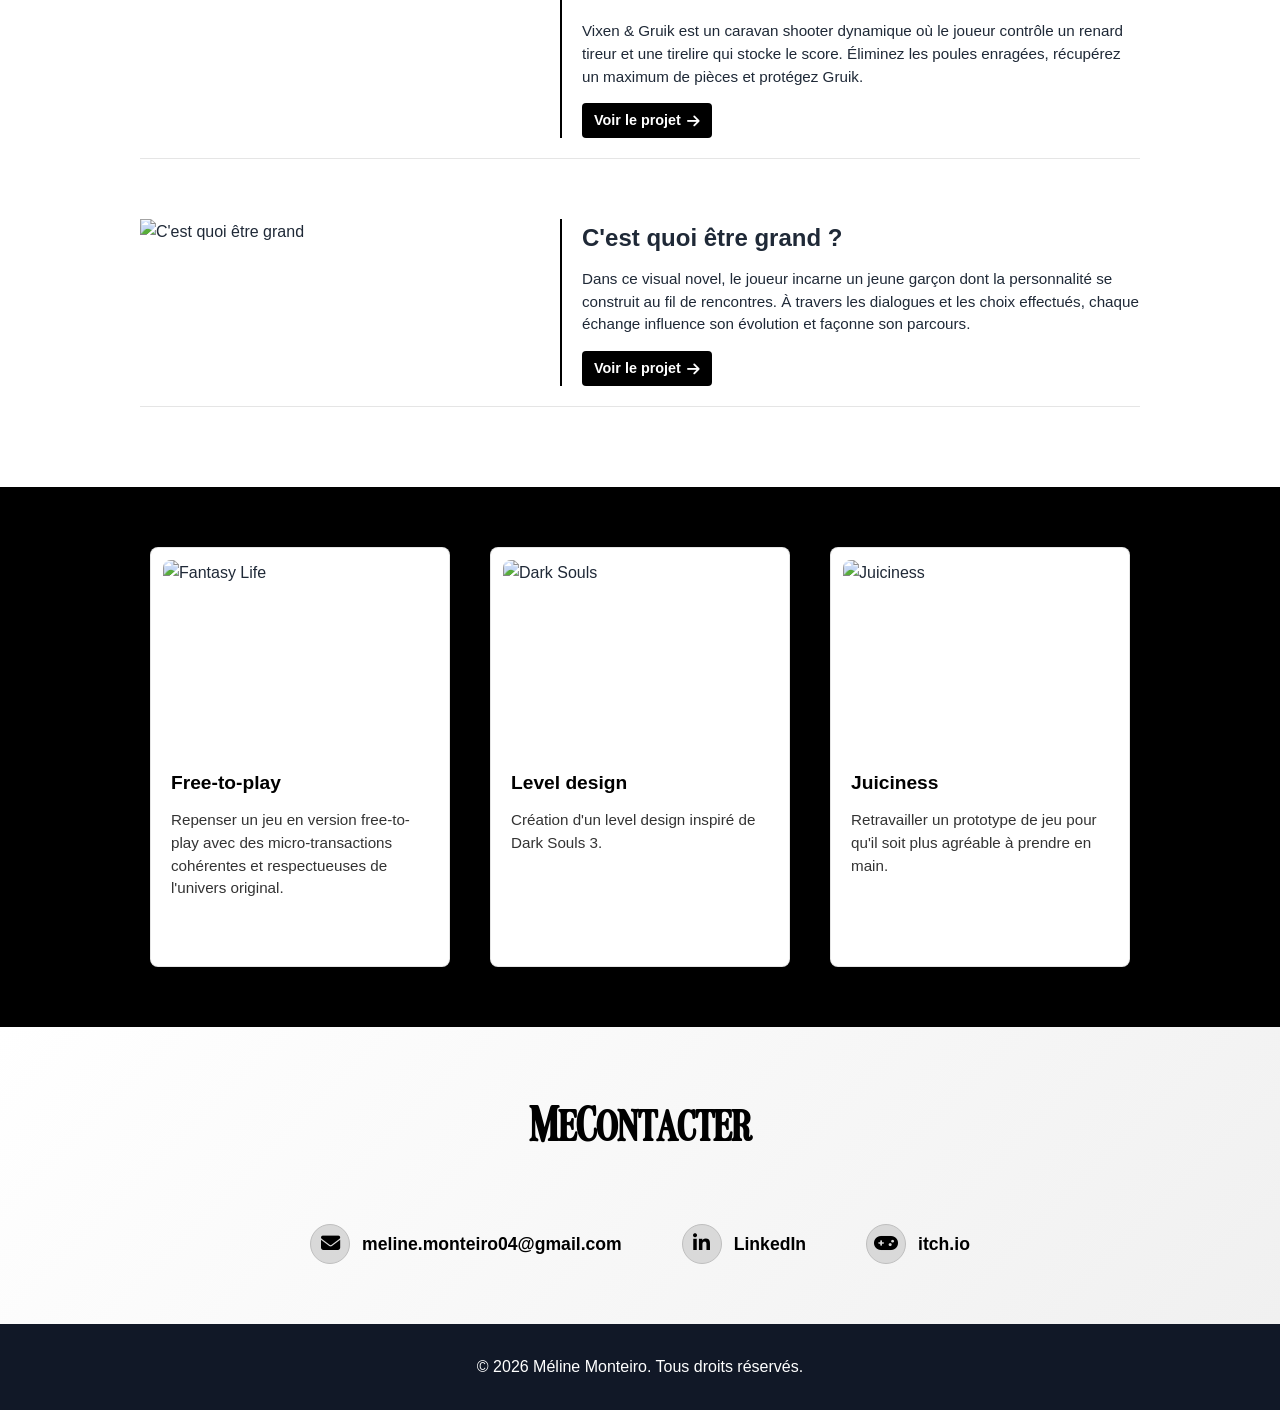
==== commit 61f92b27: "Update index.html" ====
--- a/index.html
+++ b/index.html
@@ -74,7 +74,9 @@
 <!-- À PROPOS -->
 <section id="about" class="about">
     <div class="container">
-        <h2 class="about-section-title">À Propos</h2>
+       <h2 class="about-section-title rainbow-title">
+    <span>À</span><span class="space"> </span><span>P</span><span>r</span><span>o</span><span>p</span><span>o</span><span>s</span>
+</h2>
 
         <div class="about-content">
             <div class="about-decorations">
@@ -103,7 +105,10 @@
     </div>
     
     <div class="container">
-        <h2 class="projects-section-title">Projets</h2>
+    
+        <h2 class="projects-section-title rainbow-title">
+    <span>P</span><span>r</span><span>o</span><span>j</span><span>e</span><span>t</span><span>s</span>
+</h2>
         
         <div class="featured-projects">
             <div class="project-card featured clean-layout">
@@ -188,7 +193,9 @@
 <!-- CONTACT -->
 <section id="contact" class="contact">
     <div class="container">
-        <h2 class="contact-section-title">Me Contacter</h2>
+    <h2 class="contact-section-title rainbow-title">
+    <span>M</span><span>e</span><span class="space"> </span><span>C</span><span>o</span><span>n</span><span>t</span><span>a</span><span>c</span><span>t</span><span>e</span><span>r</span>
+</h2>
         
         <div class="contact-content">
             <a href="mailto:meline.monteiro04@gmail.com" class="contact-link">
--- a/css/style.css
+++ b/css/style.css
@@ -525,27 +525,52 @@
 }
 
 /* Couleurs rainbow au survol - 21 couleurs pour couvrir les longs textes */
-.rainbow-name span:nth-child(1):hover { color: #f29e4c; }
-.rainbow-name span:nth-child(2):hover { color: #f1c453; }
-.rainbow-name span:nth-child(3):hover { color: #efea5a; }
-.rainbow-name span:nth-child(4):hover { color: #b9e769; }
-.rainbow-name span:nth-child(5):hover { color: #83e377; }
-.rainbow-name span:nth-child(6):hover { color: #16db93; }
-.rainbow-name span:nth-child(7):hover { color: #0db39e; }
-.rainbow-name span:nth-child(8):hover { color: #048ba8; }
-.rainbow-name span:nth-child(9):hover { color: #2c699a; }
-.rainbow-name span:nth-child(10):hover { color: #54478c; }
-.rainbow-name span:nth-child(11):hover { color: #f29e4c; }
-.rainbow-name span:nth-child(12):hover { color: #f1c453; }
-.rainbow-name span:nth-child(13):hover { color: #efea5a; }
-.rainbow-name span:nth-child(14):hover { color: #b9e769; }
-.rainbow-name span:nth-child(15):hover { color: #83e377; }
-.rainbow-name span:nth-child(16):hover { color: #16db93; }
-.rainbow-name span:nth-child(17):hover { color: #0db39e; }
-.rainbow-name span:nth-child(18):hover { color: #048ba8; }
-.rainbow-name span:nth-child(19):hover { color: #2c699a; }
-.rainbow-name span:nth-child(20):hover { color: #54478c; }
-.rainbow-name span:nth-child(21):hover { color: #f29e4c; }
+.rainbow-name span:nth-child(1):hover { color: #e9ff70; }
+.rainbow-name span:nth-child(2):hover { color: #ffd670; }
+.rainbow-name span:nth-child(3):hover { color: #ff9770; }
+.rainbow-name span:nth-child(4):hover { color: #ff70a6; }
+.rainbow-name span:nth-child(5):hover { color: #70d6ff; }
+.rainbow-name span:nth-child(6):hover { color: #e9ff70; }
+.rainbow-name span:nth-child(7):hover { color: #ffd670; }
+.rainbow-name span:nth-child(8):hover { color: #ff9770; }
+.rainbow-name span:nth-child(9):hover { color: #ff70a6; }
+.rainbow-name span:nth-child(10):hover { color: #70d6ff; }
+.rainbow-name span:nth-child(11):hover { color: #e9ff70; }
+.rainbow-name span:nth-child(12):hover { color: #ffd670; }
+.rainbow-name span:nth-child(13):hover { color: #ff9770; }
+.rainbow-name span:nth-child(14):hover { color: #ff70a6; }
+.rainbow-name span:nth-child(15):hover { color: #70d6ff; }
+.rainbow-name span:nth-child(16):hover { color: #e9ff70; }
+.rainbow-name span:nth-child(17):hover { color: #ffd670; }
+.rainbow-name span:nth-child(18):hover { color: #ff9770; }
+.rainbow-name span:nth-child(19):hover { color: #ff70a6; }
+.rainbow-name span:nth-child(20):hover { color: #70d6ff; }
+.rainbow-name span:nth-child(21):hover { color: #e9ff70; }
+
+
+.rainbow-title span {
+    color: var(--text-dark);
+    transition: color 0.3s ease, transform 0.3s ease;
+    display: inline-block;
+    cursor: pointer;
+}
+
+.rainbow-title span:not(.space):hover {
+    animation: wave-up 0.5s ease;
+}
+
+.rainbow-title span:nth-child(1):hover { color: #e9ff70; }
+.rainbow-title span:nth-child(2):hover { color: #ffd670; }
+.rainbow-title span:nth-child(3):hover { color: #ff9770; }
+.rainbow-title span:nth-child(4):hover { color: #ff70a6; }
+.rainbow-title span:nth-child(5):hover { color: #70d6ff; }
+.rainbow-title span:nth-child(6):hover { color: #e9ff70; }
+.rainbow-title span:nth-child(7):hover { color: #ffd670; }
+.rainbow-title span:nth-child(8):hover { color: #ff9770; }
+.rainbow-title span:nth-child(9):hover { color: #ff70a6; }
+.rainbow-title span:nth-child(10):hover { color: #70d6ff; }
+.rainbow-title span:nth-child(11):hover { color: #e9ff70; }
+.rainbow-title span:nth-child(12):hover { color: #ffd670; }
 
 @keyframes wave-up {
     0% {
@@ -557,6 +582,17 @@
     100% {
         transform: translateY(0);
     }
+
+
+    .rainbow-name .word {
+    display: inline-block;
+    white-space: nowrap;
+}
+
+.rainbow-name .space {
+    display: inline;
+    width: 0.3em;
+}
 }
 
 
@@ -1011,19 +1047,24 @@
 }
 
 .hp-extra-images {
-    display: flex;
-    justify-content: center;
-    align-items: center;
-    gap: 20px; /* espace entre les images */
-    margin-top: 20px;
-    flex-wrap: wrap; /* pour mobile */
+    display: grid;
+    grid-template-columns: 1fr 1fr;
+    gap: 20px;
+    max-width: 1000px;
+    margin: 20px auto 0 auto;
 }
 
 .hp-extra-images img {
-    max-width: 500px; /* ajuste selon ton design */
+   /* max-width: 500px; /* ajuste selon ton design */
     width: 100%;
     height: auto;
     border-radius: 0px; /* optionnel */
+}
+
+.hp-extra-images img:last-child(3) {
+    grid-column: 1 / -1;
+    max-width: 50%;
+    margin: 0 auto;
 }
 
 /* ===================== */
@@ -1477,6 +1518,11 @@
     header {
         padding: 15px 20px;
         gap: 20px;
+  
+    }
+          .hp-image {
+        max-width: 150px;
+        max-height: 200px;
     }
 
     .logo {
@@ -1613,6 +1659,10 @@
     header {
         padding: 12px 15px;
     }
+    .hp-image {
+        max-width: 120px;
+        max-height: 160px;
+    }
 
     .logo {
         font-size: 1.2rem;
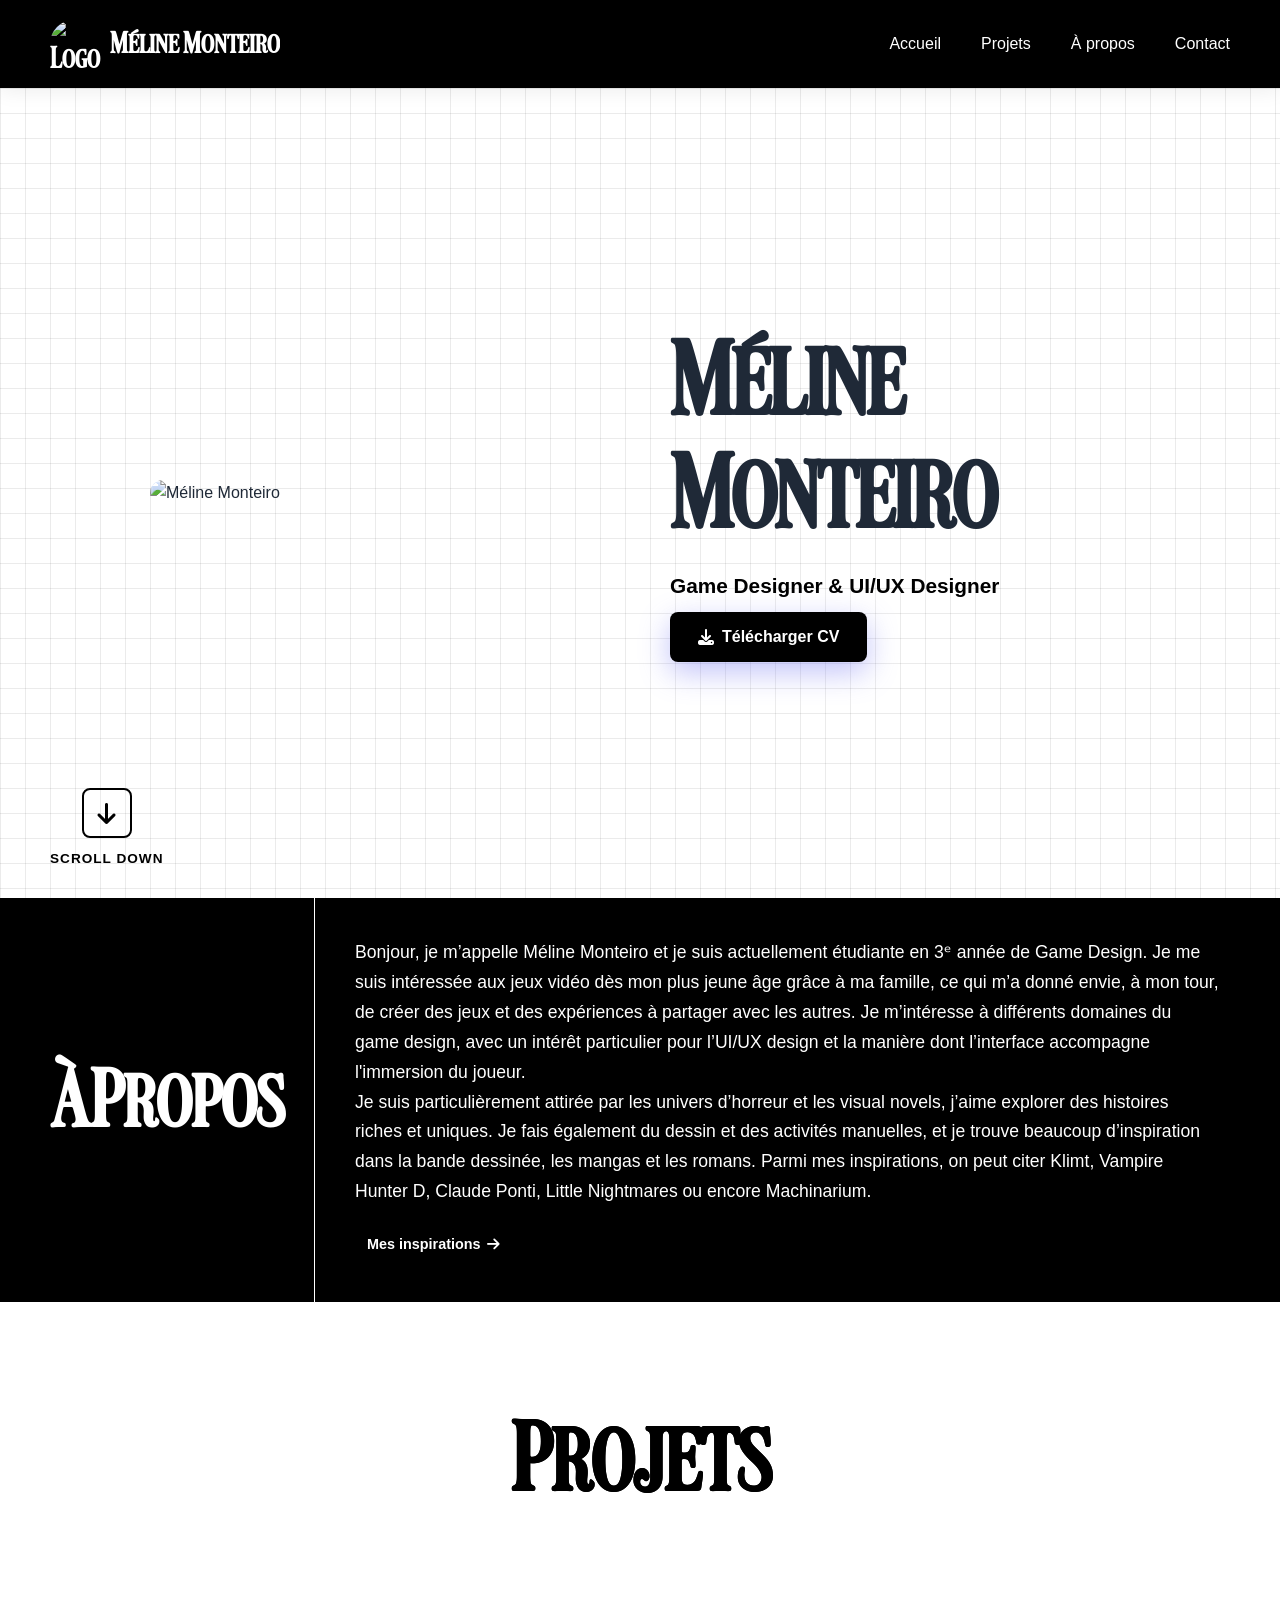
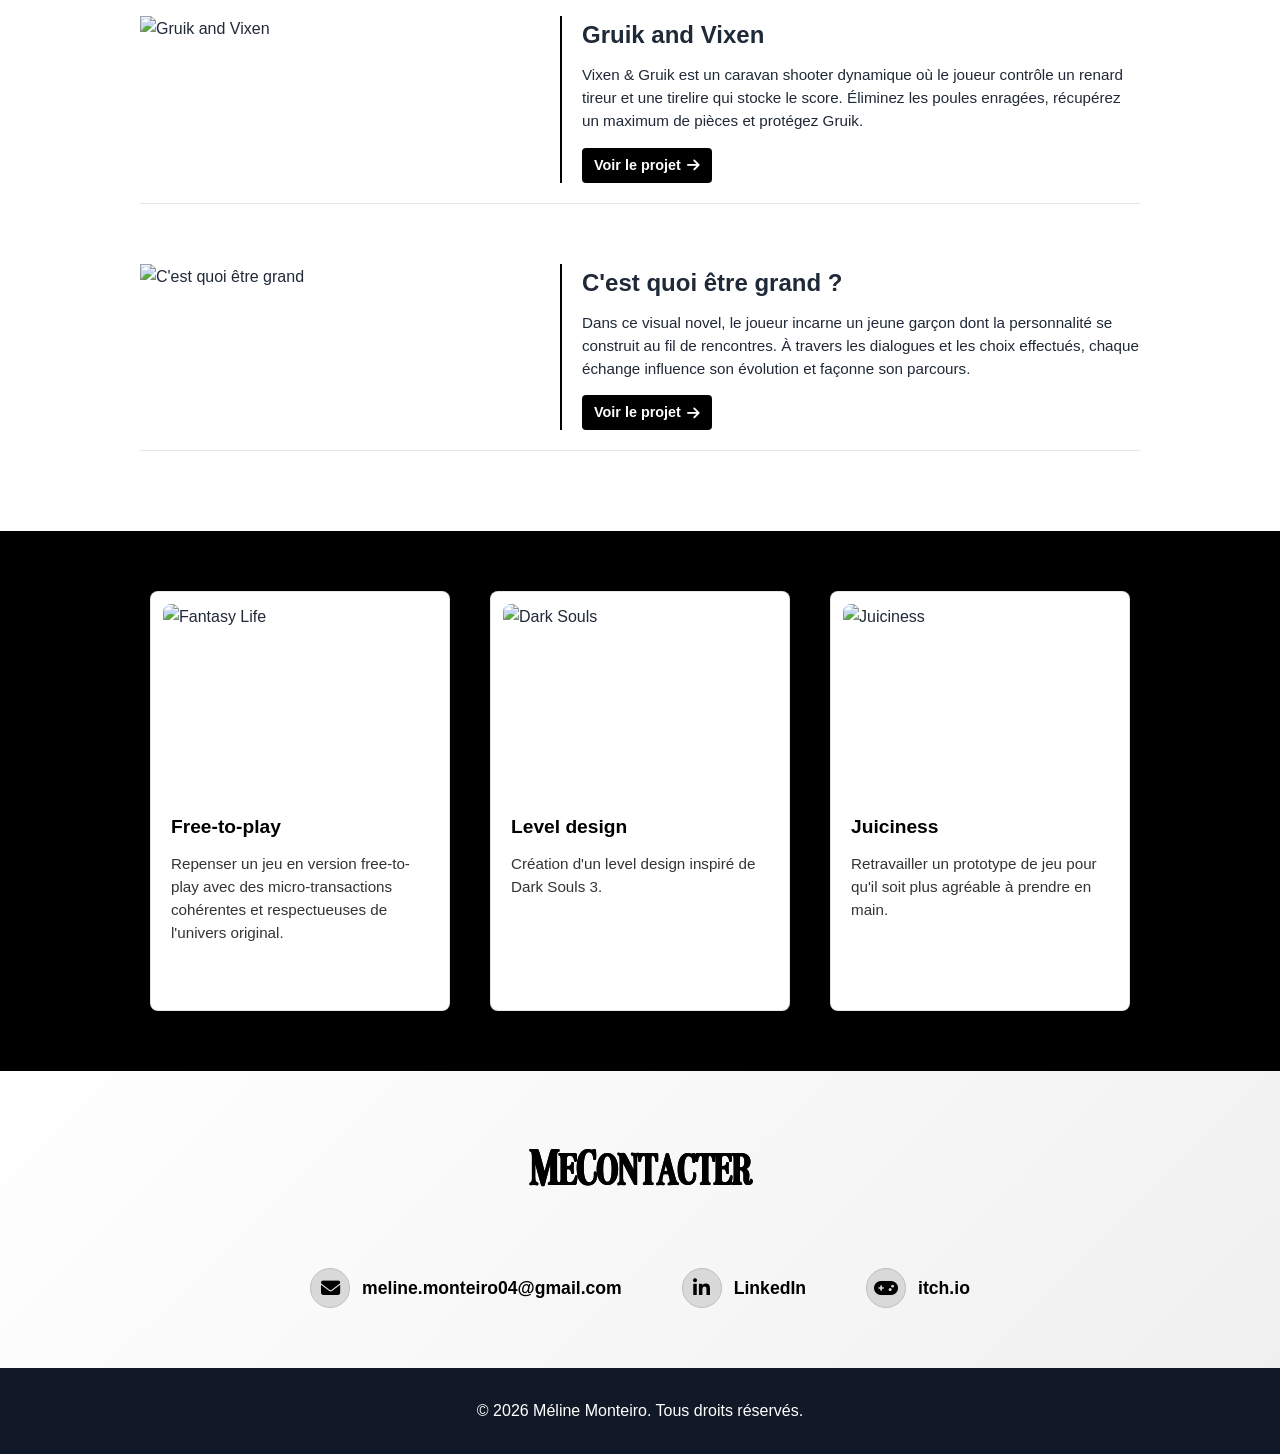
==== commit 7af4ebcd: "Add button for inspirations section in index.html" ====
--- a/index.html
+++ b/index.html
@@ -93,6 +93,10 @@
 
 Parmi mes inspirations, on peut citer Klimt, Vampire Hunter D, Claude Ponti, Little Nightmares ou encore Machinarium.
 </p>
+                <!-- BOUTON INSPIRATIONS -->
+    <a href="projects/inspirations.html" class="project-btn" style="margin-top: 20px;">
+        Mes inspirations <i class="fas fa-arrow-right"></i>
+    </a>
             </div>
         </div>
     </div>
--- a/css/style.css
+++ b/css/style.css
@@ -549,7 +549,7 @@
 
 
 .rainbow-title span {
-    color: var(--text-dark);
+    
     transition: color 0.3s ease, transform 0.3s ease;
     display: inline-block;
     cursor: pointer;
@@ -749,6 +749,83 @@
     line-height: 1.7;
 }
 
+
+.inspirations-section {
+    padding: 40px 60px 100px;
+    max-width: 1200px;
+    margin: 0 auto;
+}
+
+.inspirations-grid {
+    display: grid;
+    grid-template-columns: repeat(3, 1fr);
+    gap: 40px 30px;
+}
+
+.inspiration-item {
+    display: flex;
+    flex-direction: column;
+    align-items: center;
+    gap: 14px;
+    cursor: pointer;
+}
+
+.inspiration-img-wrapper {
+    width: 100%;
+    aspect-ratio: 2 / 3;
+    overflow: hidden;
+    border: 1px solid rgba(255, 255, 255, 0.15);
+    position: relative;
+}
+
+.inspiration-img-wrapper img {
+    width: 100%;
+    height: 100%;
+    object-fit: cover;
+    display: block;
+    transition: transform 0.4s ease;
+    filter: grayscale(20%);
+}
+
+.inspiration-item:hover .inspiration-img-wrapper img {
+    transform: scale(1.06);
+    filter: grayscale(0%);
+}
+
+.inspiration-img-wrapper::after {
+    content: '';
+    position: absolute;
+    inset: 0;
+    background: linear-gradient(to top, rgba(0,0,0,0.5) 0%, transparent 50%);
+    pointer-events: none;
+}
+
+.inspiration-label {
+    font-family: 'LTCarpet', sans-serif;
+    font-size: 1.1rem;
+    font-weight: 600;
+    color: white;
+    text-align: center;
+    letter-spacing: 1px;
+    transition: color 0.3s;
+}
+
+.inspiration-item:hover .inspiration-label {
+    color: #ffd670;
+}
+
+@media (max-width: 480px) {
+    .inspirations-section {
+        padding: 30px 20px 60px;
+    }
+    .inspirations-grid {
+        gap: 15px 10px;
+    }
+    .inspiration-label {
+        font-size: 0.75rem;
+    }
+}
+
 /* ===================== */
 /* PROJETS */
 /* ===================== */
@@ -763,8 +840,7 @@
     text-align: center;
     margin-bottom: 60px;
     background: black;
-    -webkit-background-clip: text;
-    -webkit-text-fill-color: transparent;
+    color: black;
     background-clip: text;
     white-space: nowrap;
     font-family: 'LTCarpet', sans-serif;
@@ -1362,8 +1438,7 @@
     text-align: center;
     margin-bottom: 60px;
     background: black;
-    -webkit-background-clip: text;
-    -webkit-text-fill-color: transparent;
+    color: black;
     background-clip: text;
     font-family: 'LTCarpet', sans-serif;
 }
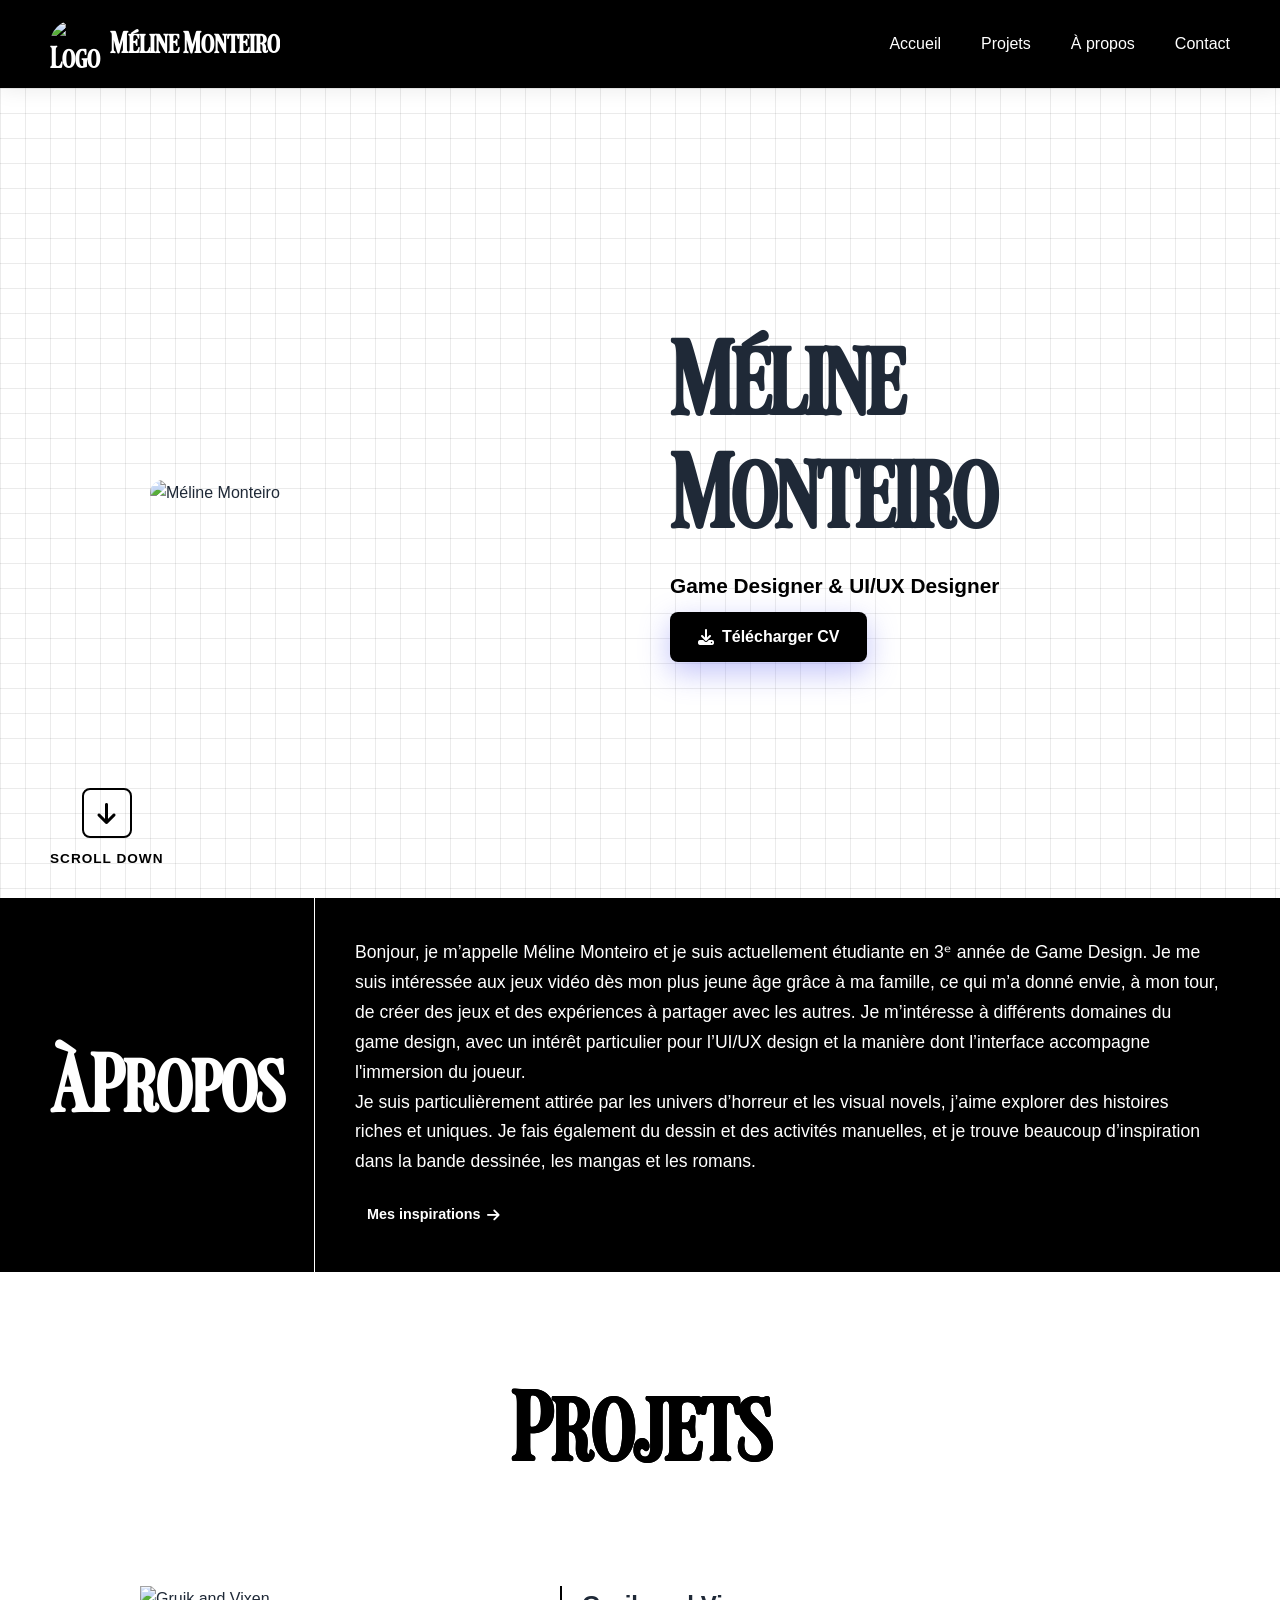
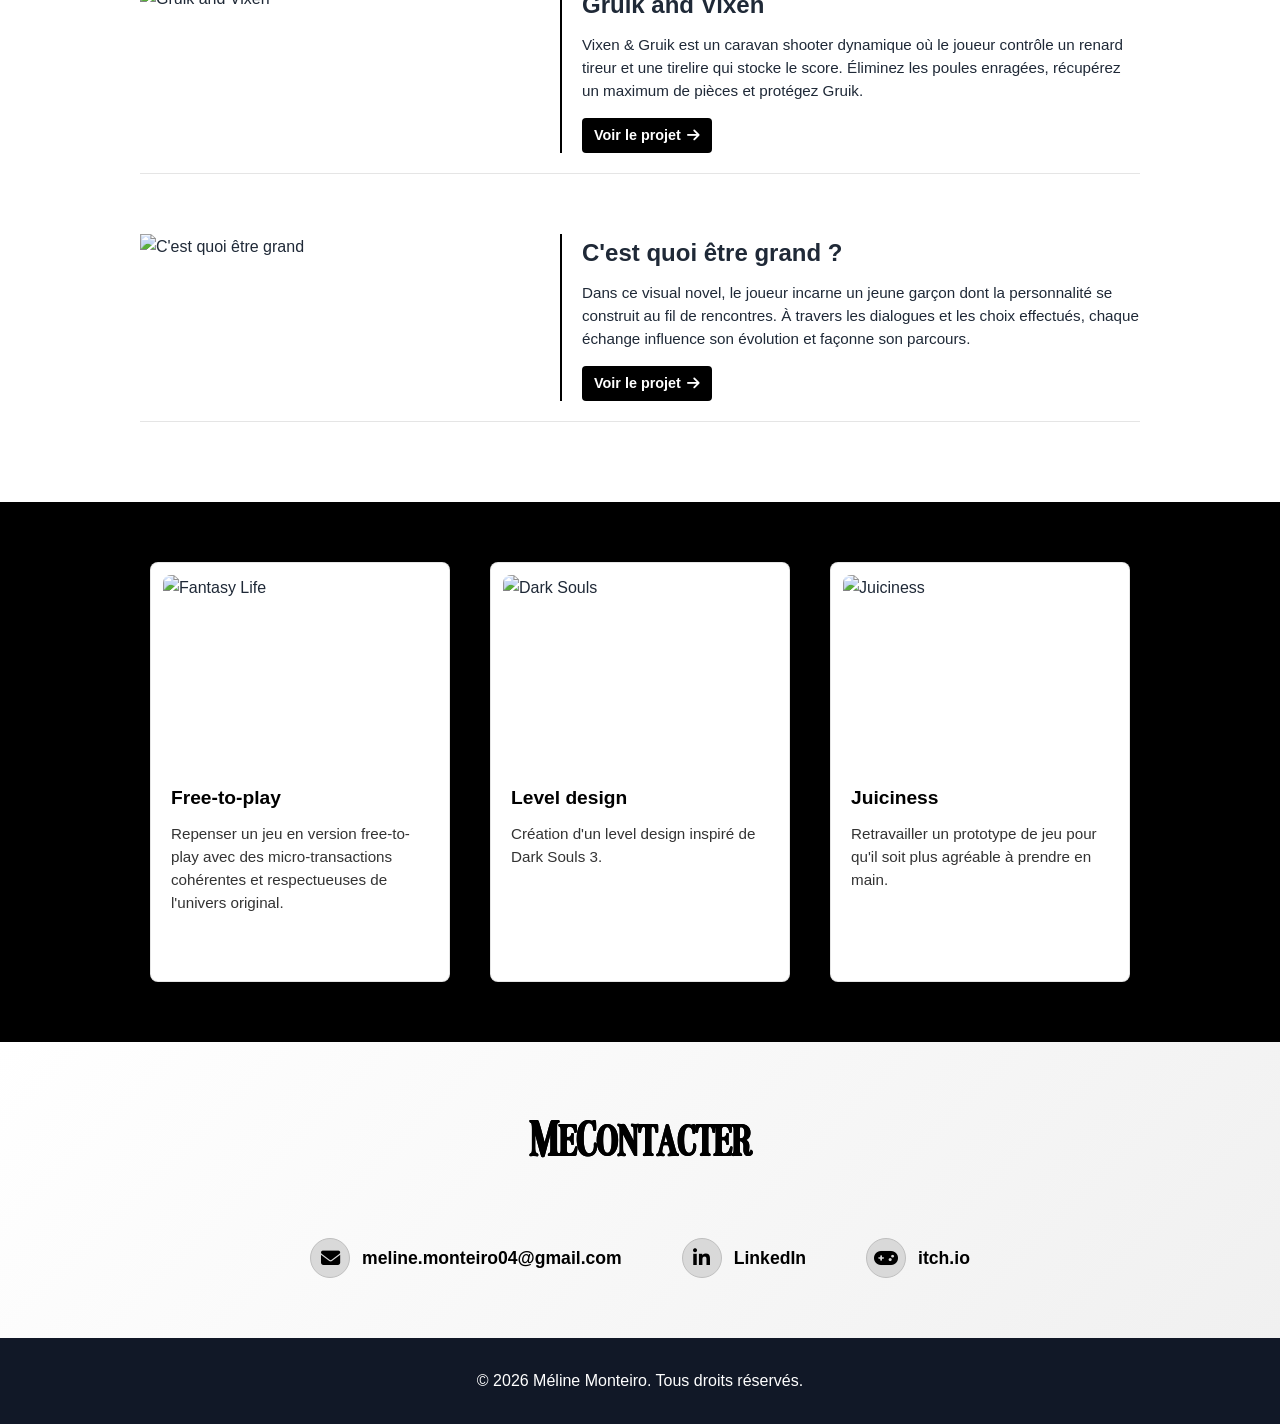
==== commit d8bd5049: "Remove inspirations list from index.html Removed a sentence listing inspirations from the text." ====
--- a/index.html
+++ b/index.html
@@ -90,8 +90,6 @@
 
                 <p>
 Je suis particulièrement attirée par les univers d’horreur et les visual novels, j’aime explorer des histoires riches et uniques. Je fais également du dessin et des activités manuelles, et je trouve beaucoup d’inspiration dans la bande dessinée, les mangas et les romans.
-
-Parmi mes inspirations, on peut citer Klimt, Vampire Hunter D, Claude Ponti, Little Nightmares ou encore Machinarium.
 </p>
                 <!-- BOUTON INSPIRATIONS -->
     <a href="projects/inspirations.html" class="project-btn" style="margin-top: 20px;">
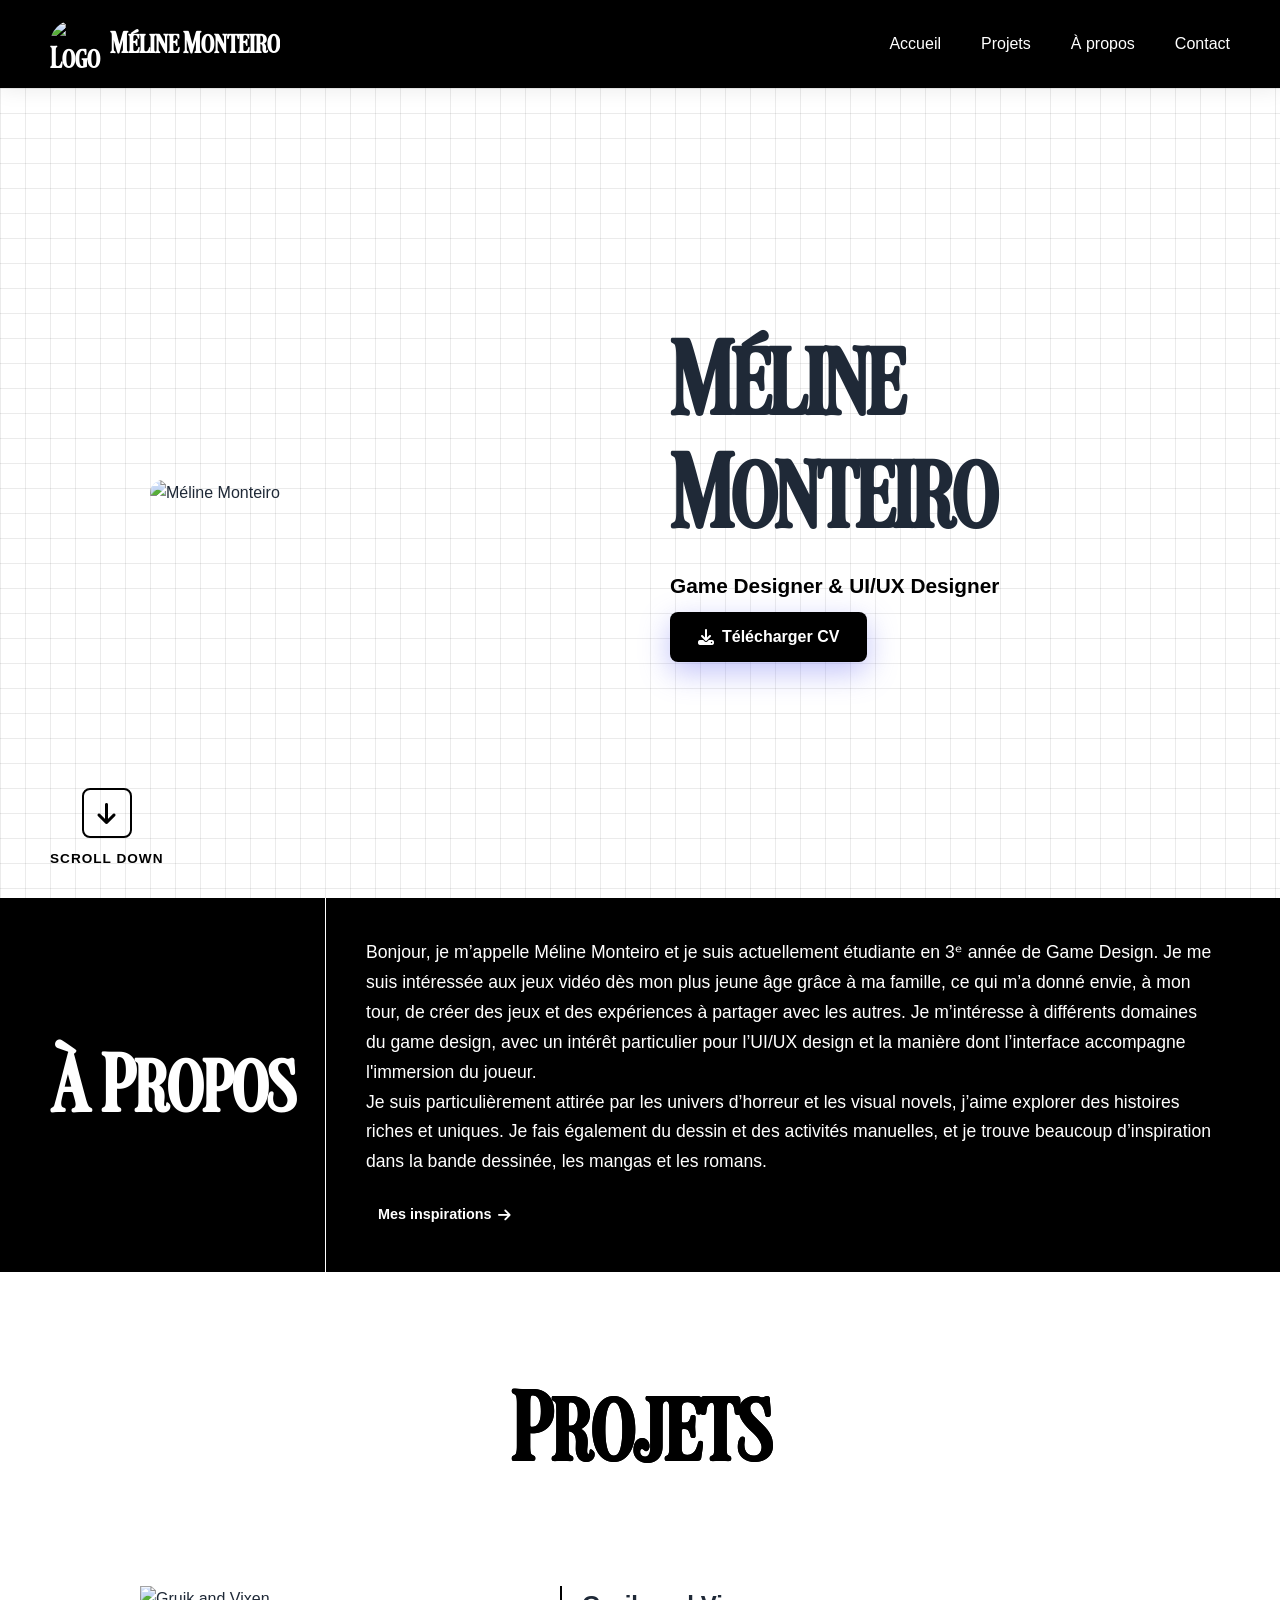
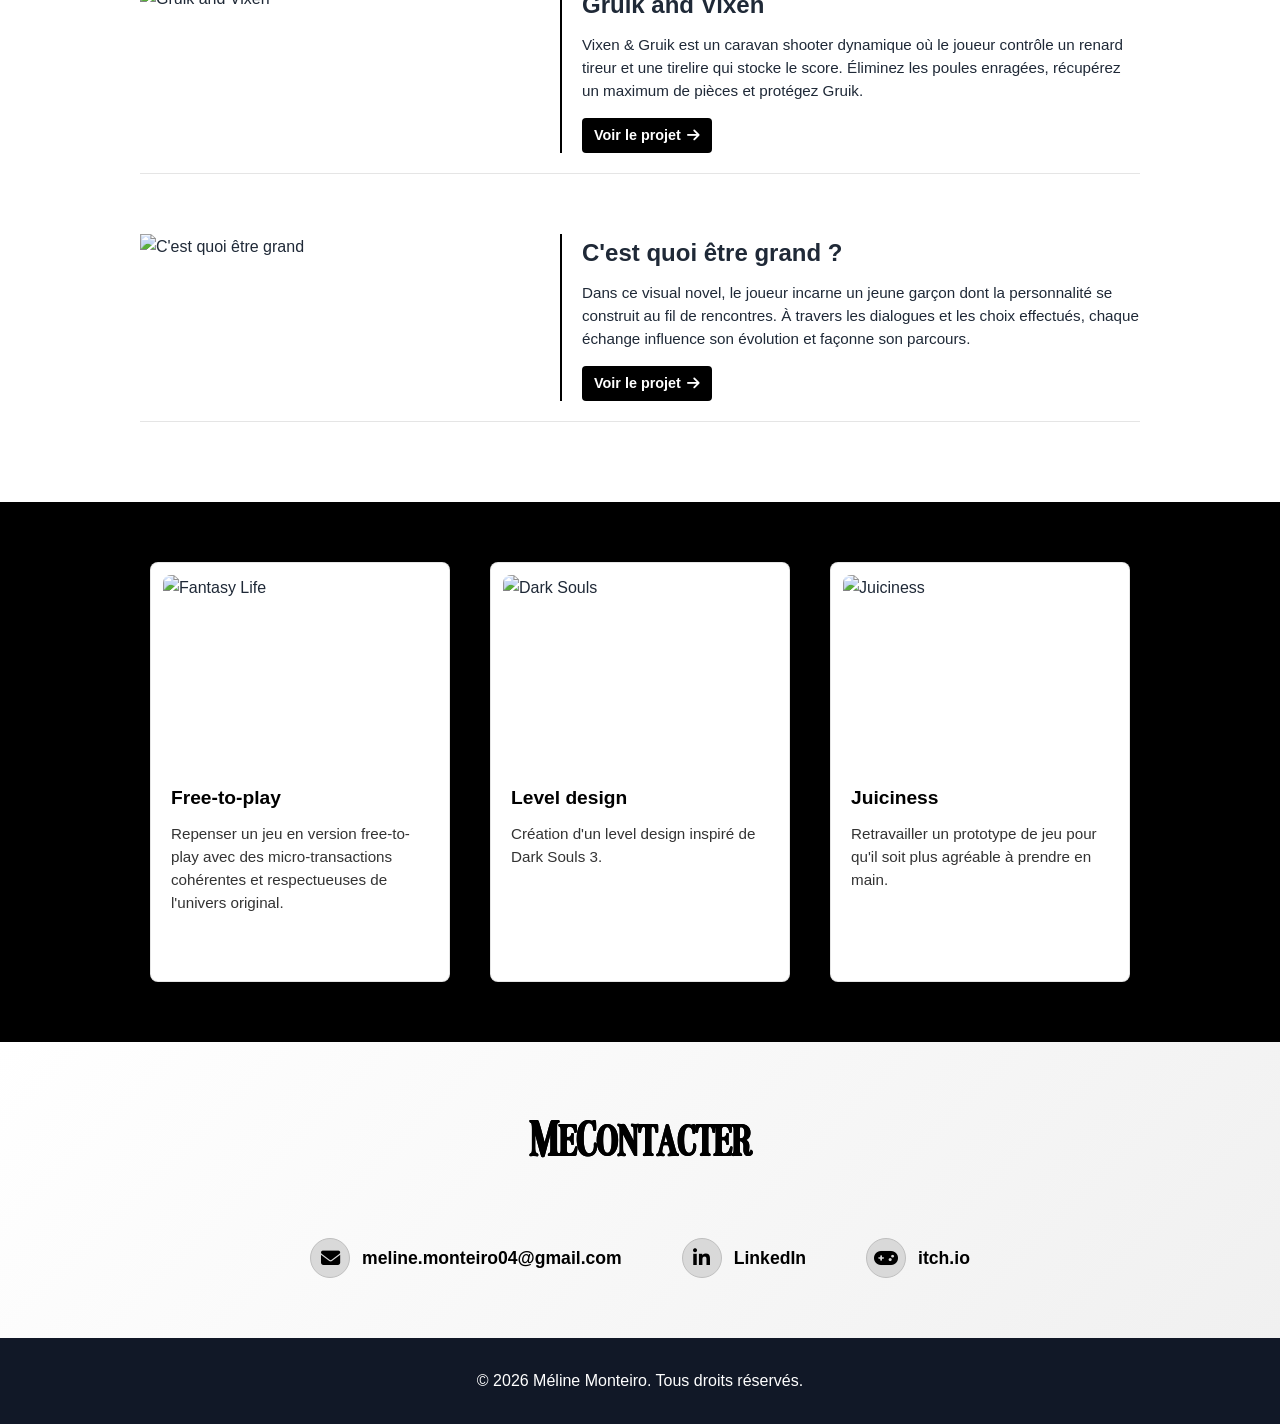
==== commit 5c6a7d12: "Update index.html" ====
--- a/index.html
+++ b/index.html
@@ -75,7 +75,7 @@
 <section id="about" class="about">
     <div class="container">
        <h2 class="about-section-title rainbow-title">
-    <span>À</span><span class="space"> </span><span>P</span><span>r</span><span>o</span><span>p</span><span>o</span><span>s</span>
+    <span>À</span>&nbsp;</span><span>P</span><span>r</span><span>o</span><span>p</span><span>o</span><span>s</span>
 </h2>
 
         <div class="about-content">
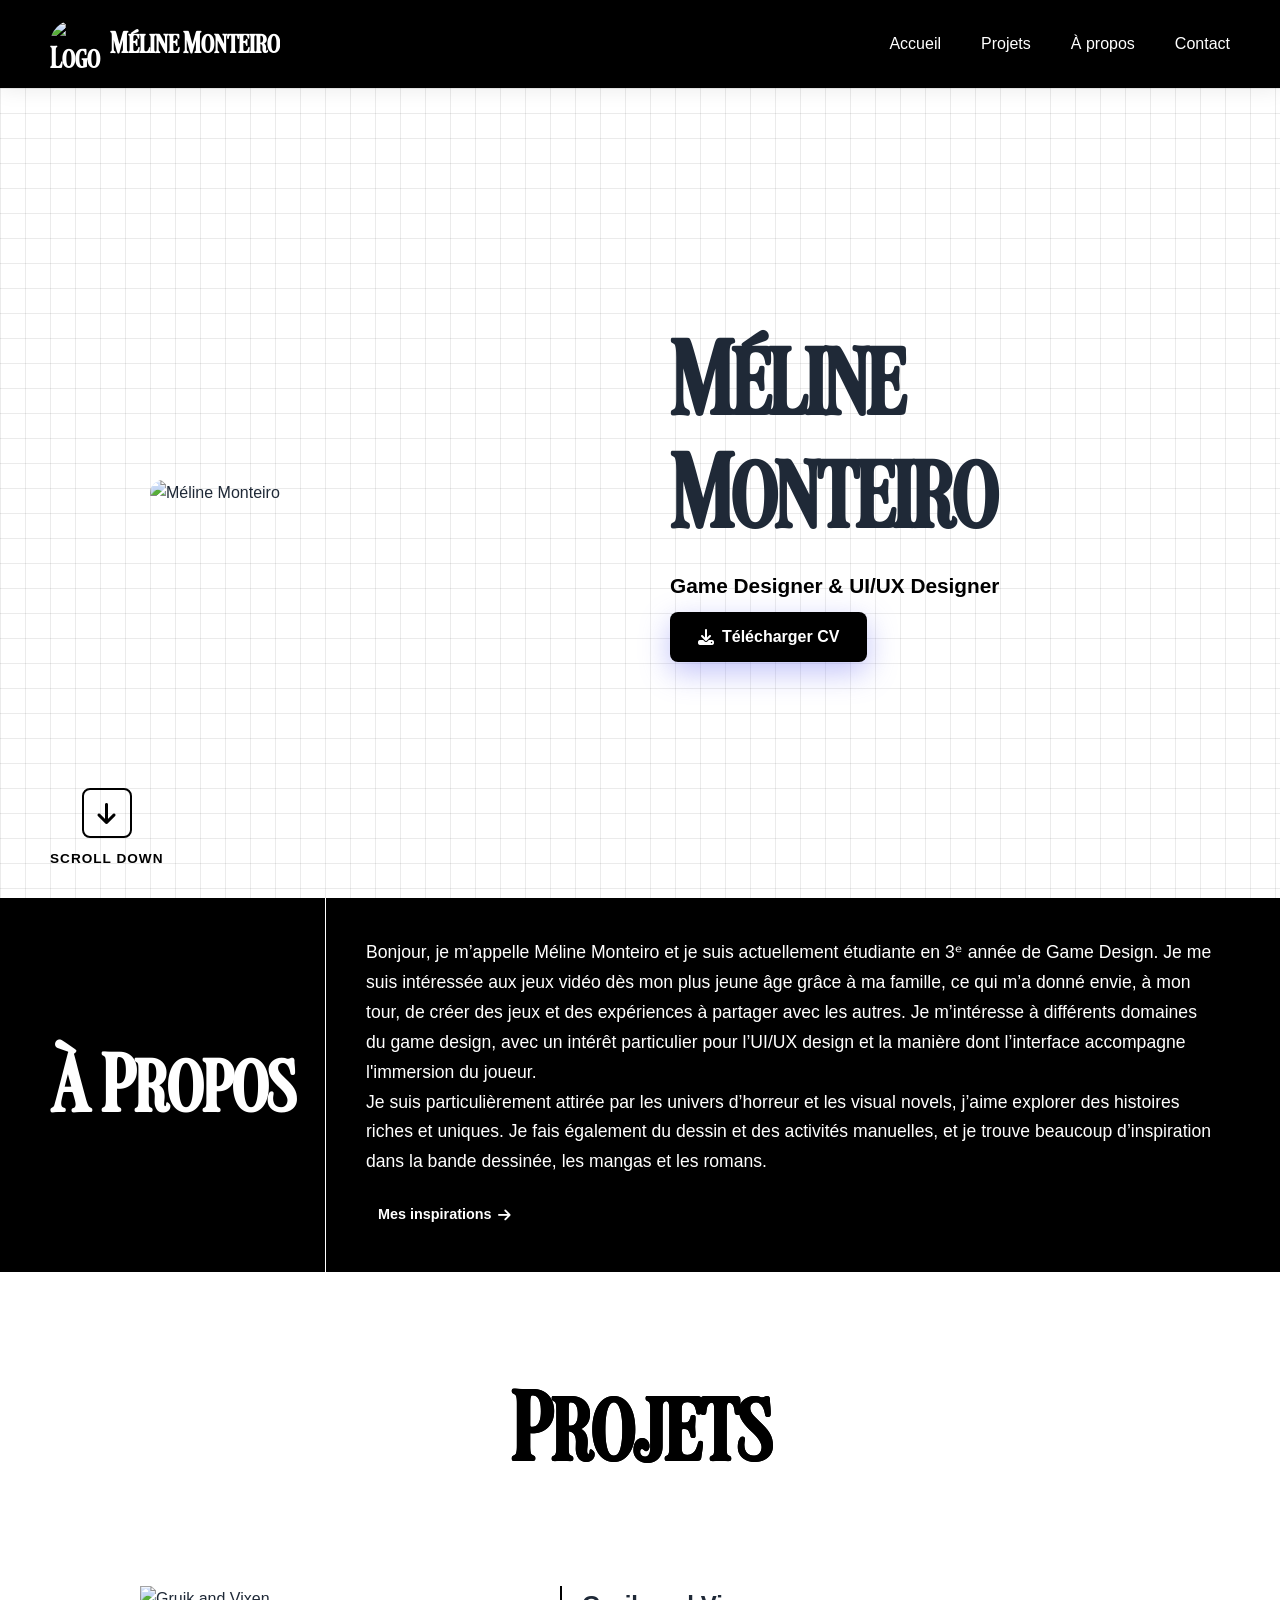
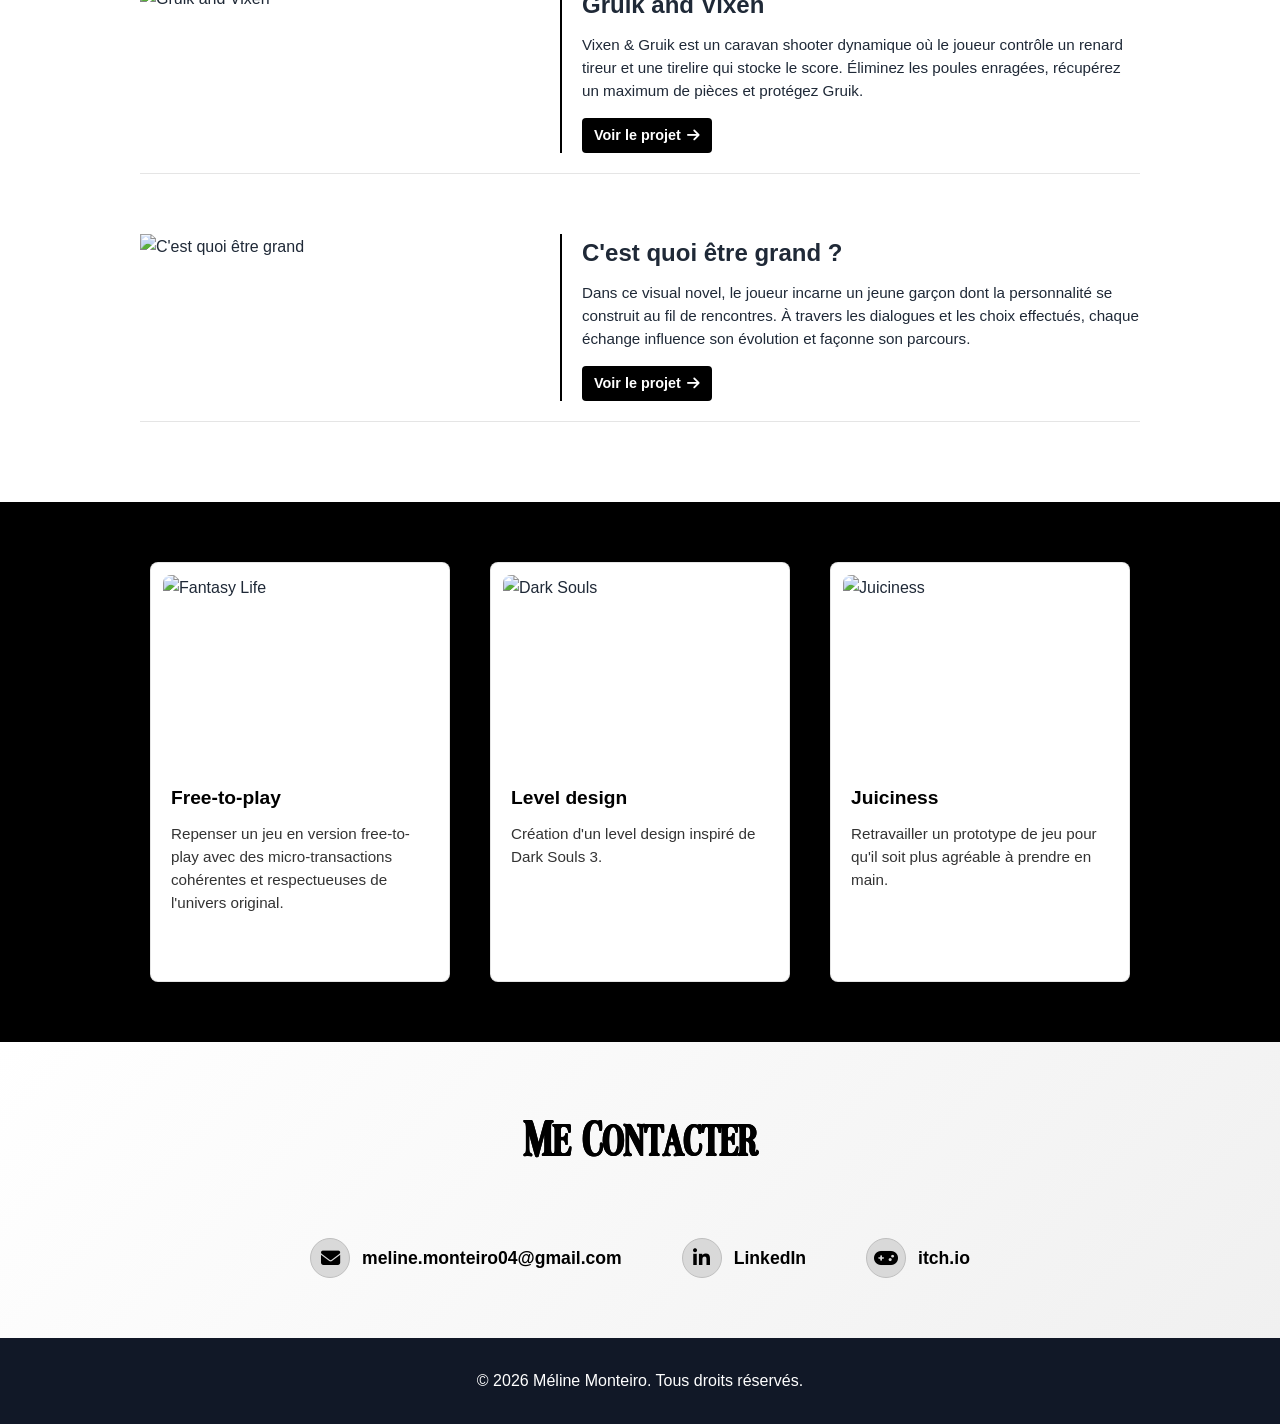
==== commit bc25b703: "Fix spacing in contact section title" ====
--- a/index.html
+++ b/index.html
@@ -196,7 +196,7 @@
 <section id="contact" class="contact">
     <div class="container">
     <h2 class="contact-section-title rainbow-title">
-    <span>M</span><span>e</span><span class="space"> </span><span>C</span><span>o</span><span>n</span><span>t</span><span>a</span><span>c</span><span>t</span><span>e</span><span>r</span>
+    <span>M</span><span>e</span>&nbsp; </span><span>C</span><span>o</span><span>n</span><span>t</span><span>a</span><span>c</span><span>t</span><span>e</span><span>r</span>
 </h2>
         
         <div class="contact-content">
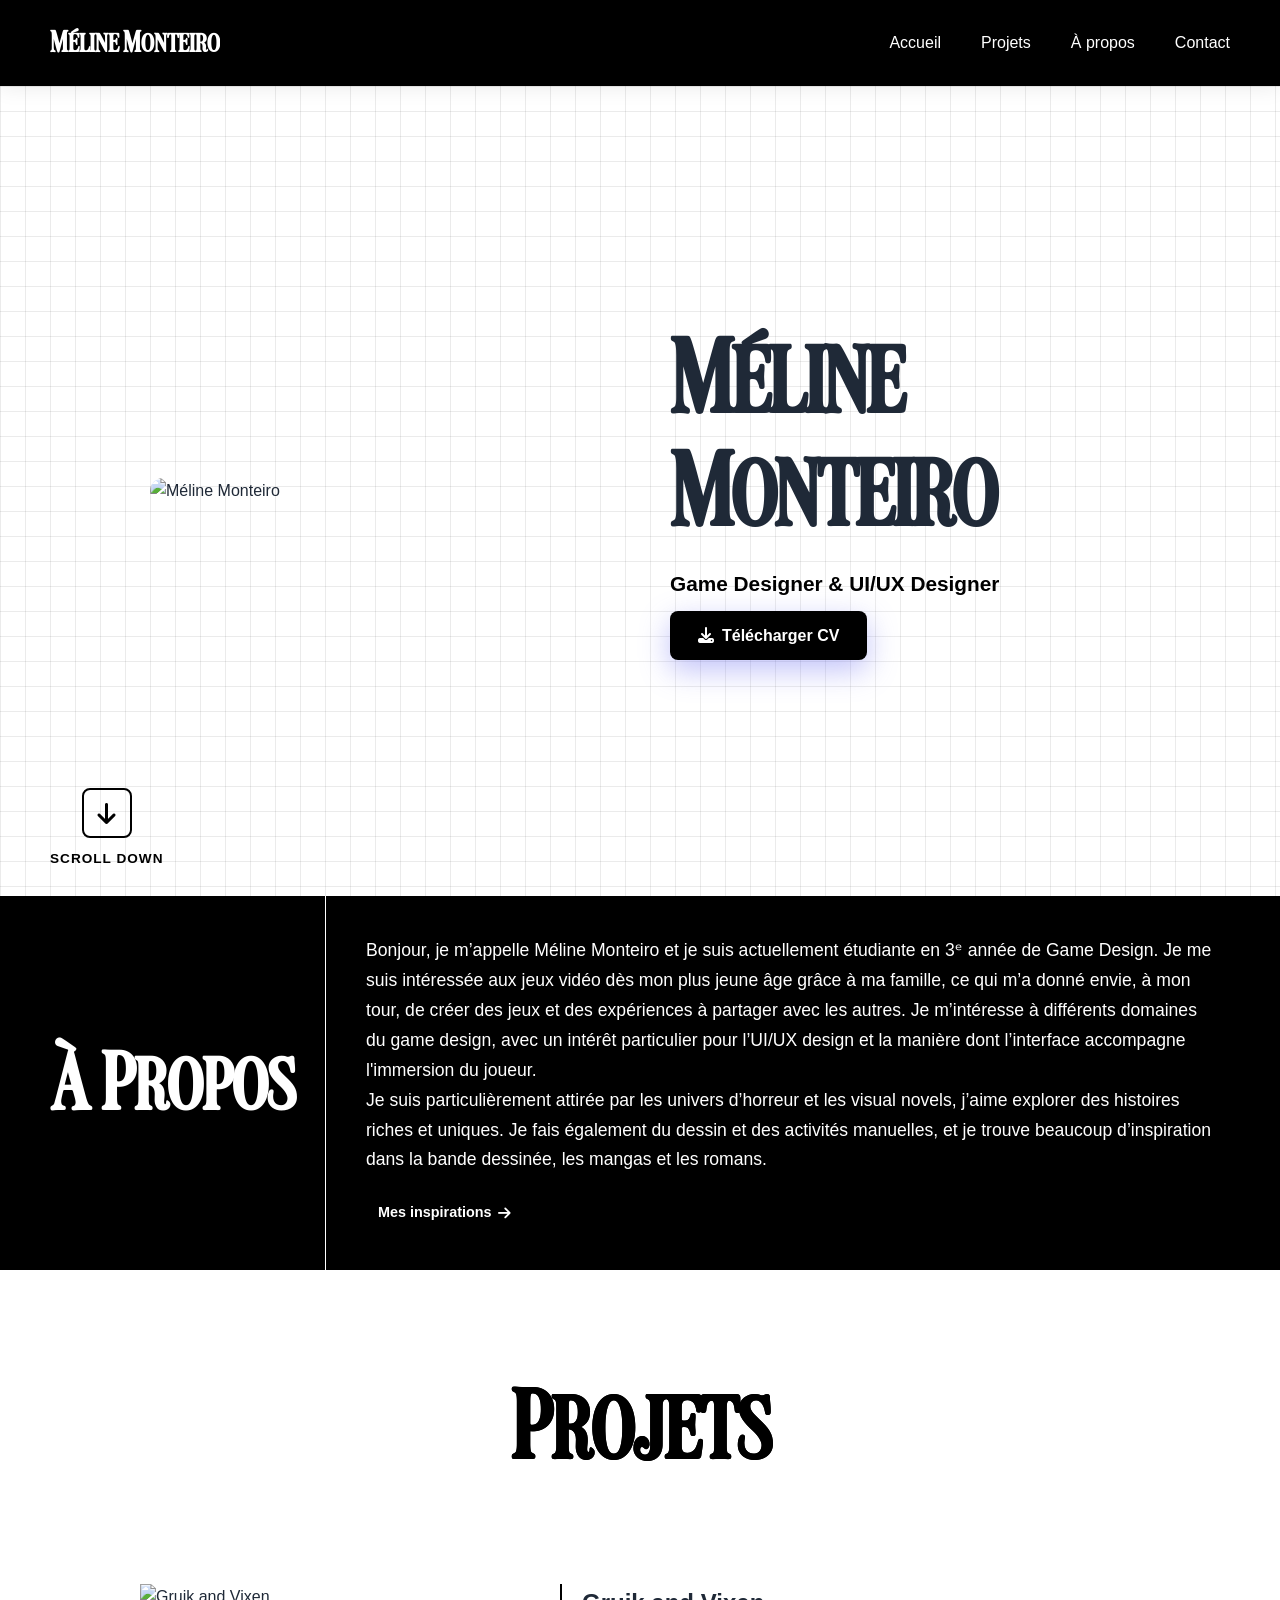
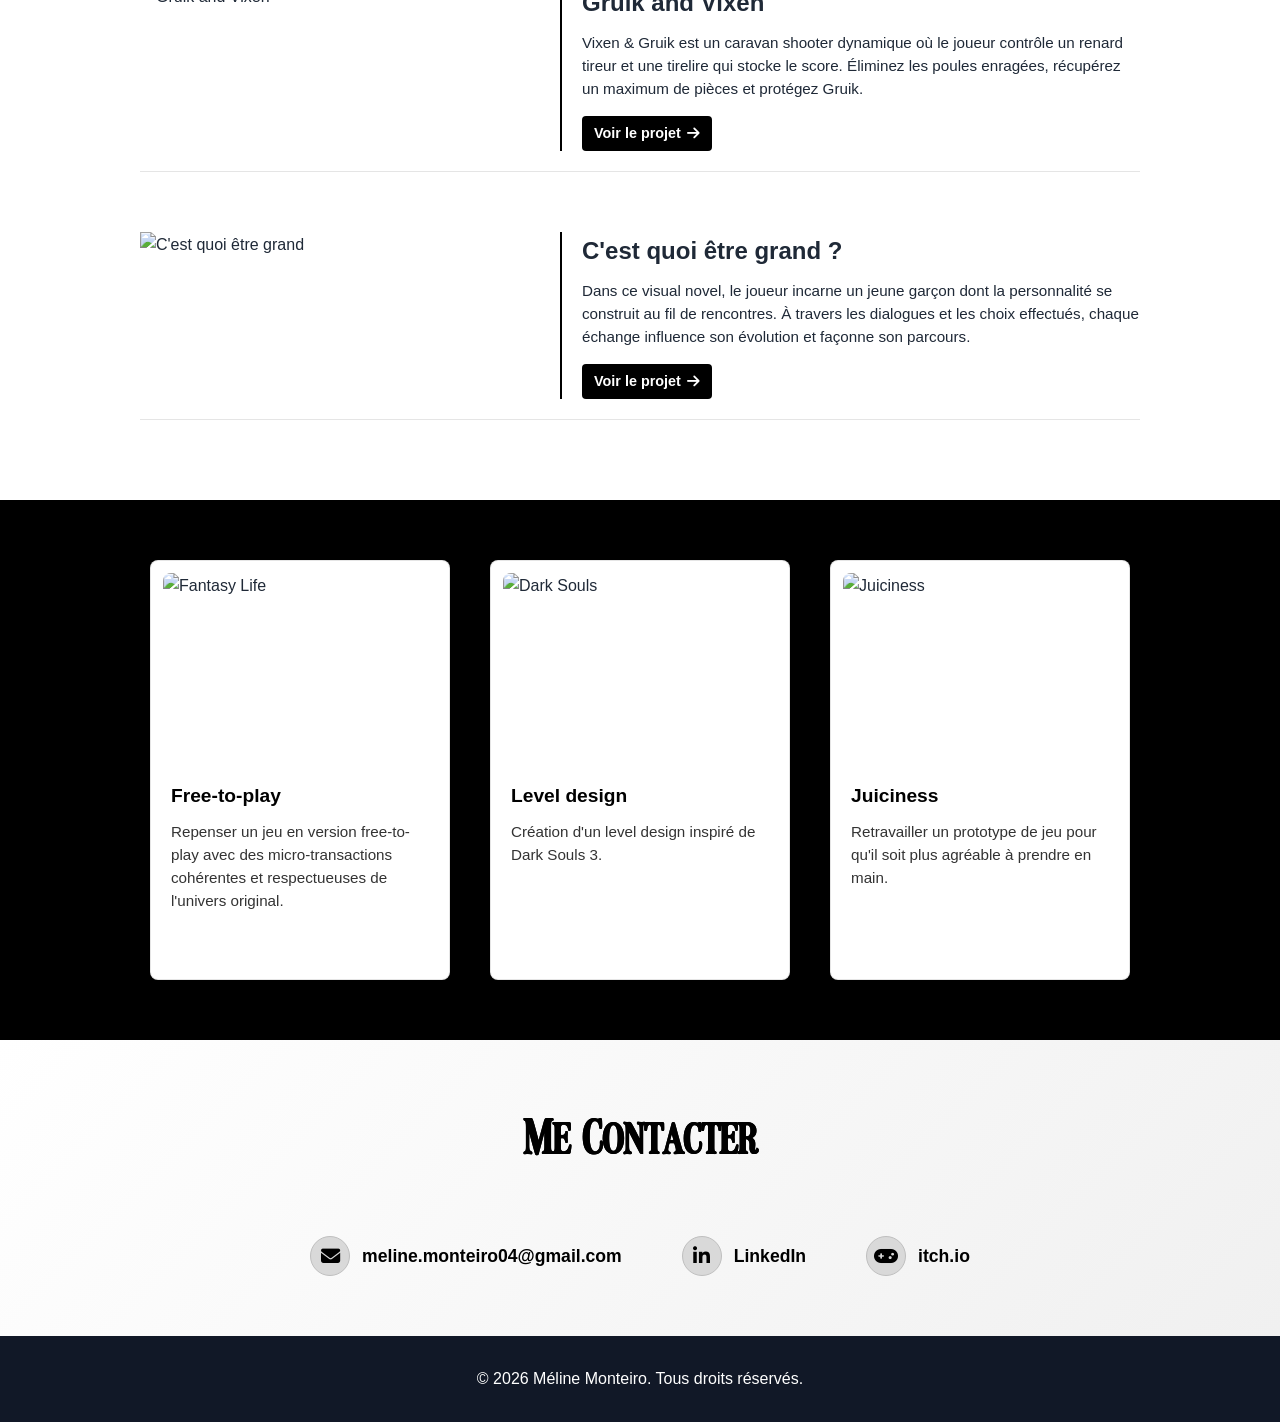
==== commit 82fe0de6: "Update index.html" ====
--- a/index.html
+++ b/index.html
@@ -21,7 +21,7 @@
 <!-- HEADER -->
 <header>
     <div class="logo">
-        <img src="https://raw.githubusercontent.com/MelineMonteiro/Portfolio/main/Images/Soleil.png" alt="Logo" class="logo-image">
+        
         <span>Méline Monteiro</span>
     </div>
     <nav class="nav-menu">
--- a/css/style.css
+++ b/css/style.css
@@ -645,6 +645,7 @@
 }
 
 .btn-primary:hover {
+    background: linear-gradient(135deg, #ff70a6, #ff9770);
     transform: translateY(-3px);
     box-shadow: 0 15px 40px rgba(99, 102, 241, 0.5);
 }
@@ -657,11 +658,21 @@
 }
 
 .btn-secondary:hover {
-    background: var(--primary);
+    background: linear-gradient(135deg, #ff70a6, #ffd670);
+    
     color: white;
     transform: translateY(-3px);
     box-shadow: 0 15px 40px rgba(99, 102, 241, 0.3);
 }
+
+/* Active (clic) */
+.btn-primary:active,
+.project-btn:active,
+.hp-download-btn-download:active {
+    background: linear-gradient(135deg, #ffd670, #e9ff70);
+    color: #1f2937;
+    transform: translateY(0);
+    }
 
 /* ===================== */
 /* SECTIONS */
@@ -927,8 +938,13 @@
 }
 
 .project-btn:hover {
-    background: #333;
+    background: linear-gradient(135deg, #ff70a6, #ffd670);
     gap: 8px;
+}
+
+    .card-link {
+    border-color: white;
+    color: white;
 }
 
 /* ===================== */
@@ -1270,7 +1286,7 @@
 }
 
 .hp-download-btn-download:hover {
-    background: #333;
+     background: linear-gradient(135deg, #ff9770, #ff70a6);
     color: white;
     gap: 15px;
     
@@ -1481,7 +1497,7 @@
 }
 
 .contact-link:hover .contact-icon {
-    background: black;
+     background: linear-gradient(135deg, #ff70a6, #70d6ff);
     color: white;
     transform: translateX(5px);
     box-shadow: 0 5px 15px rgba(0,0,0,0.15);
